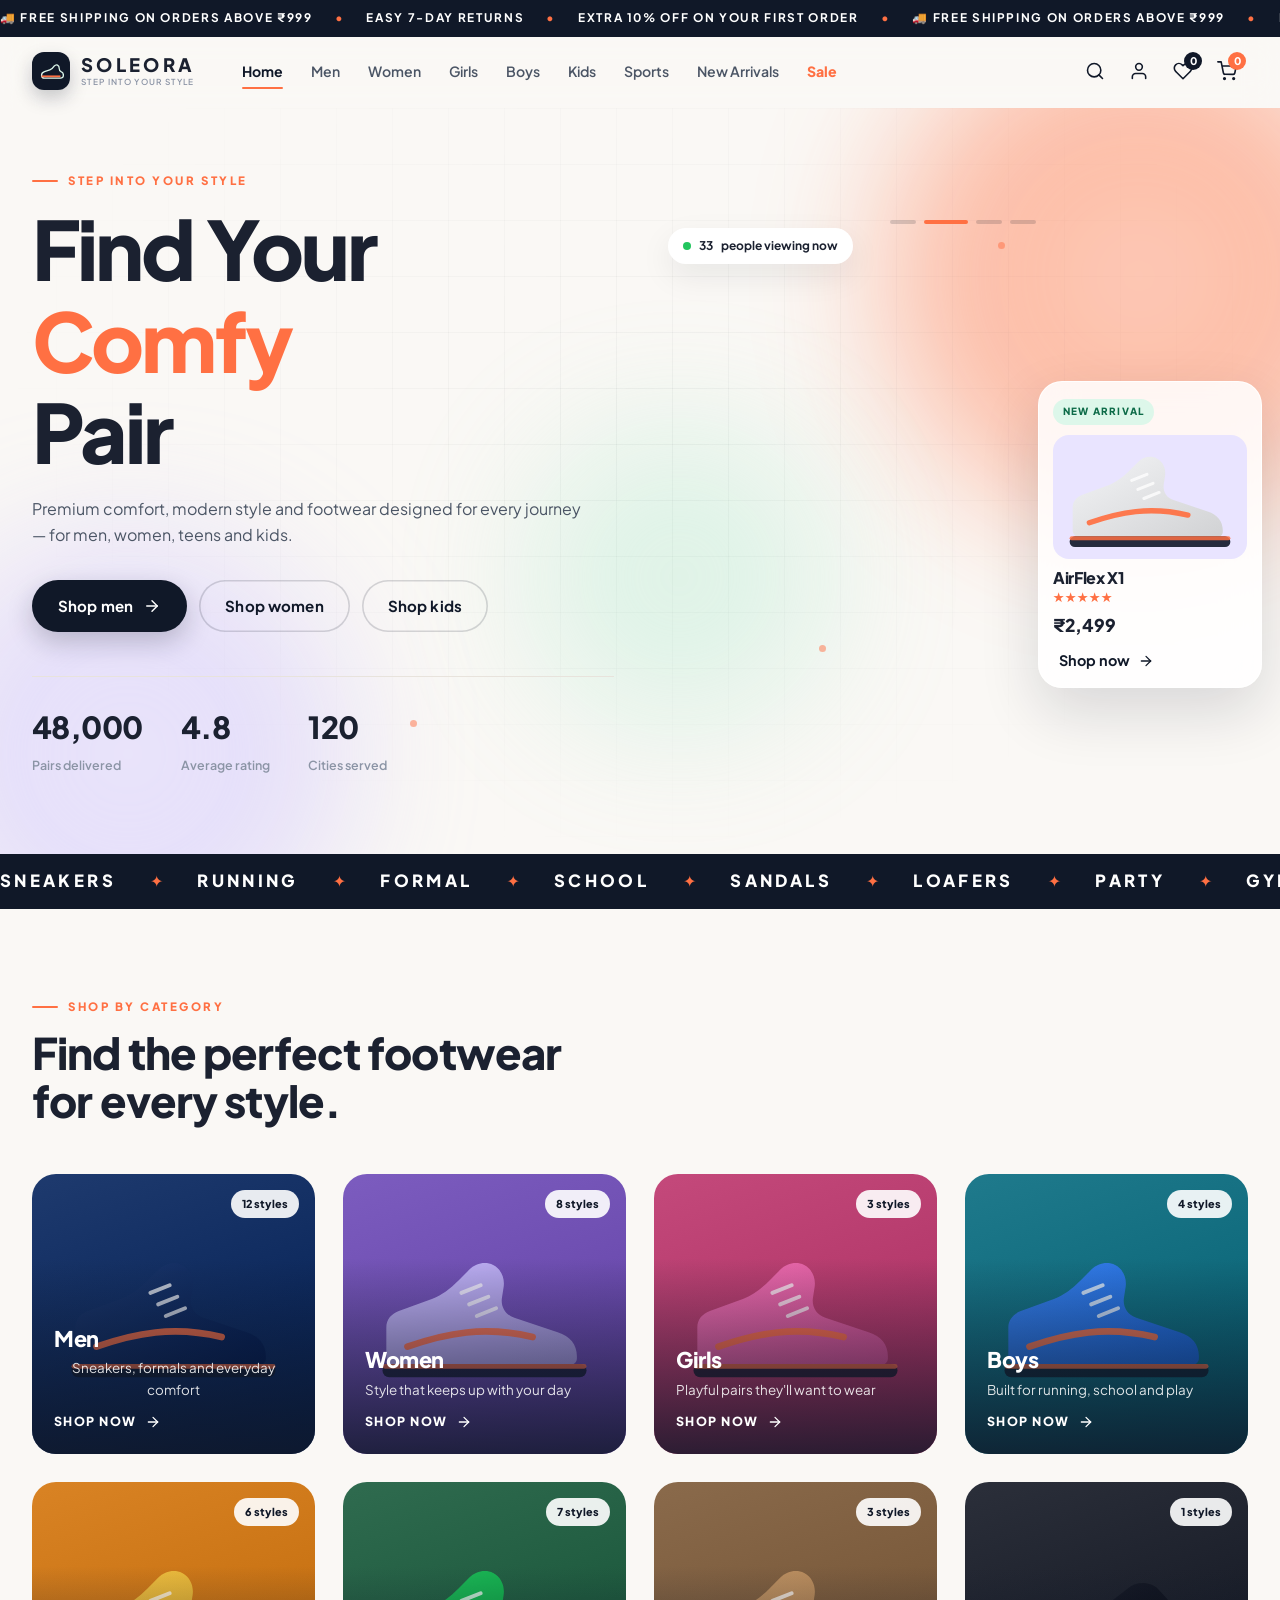
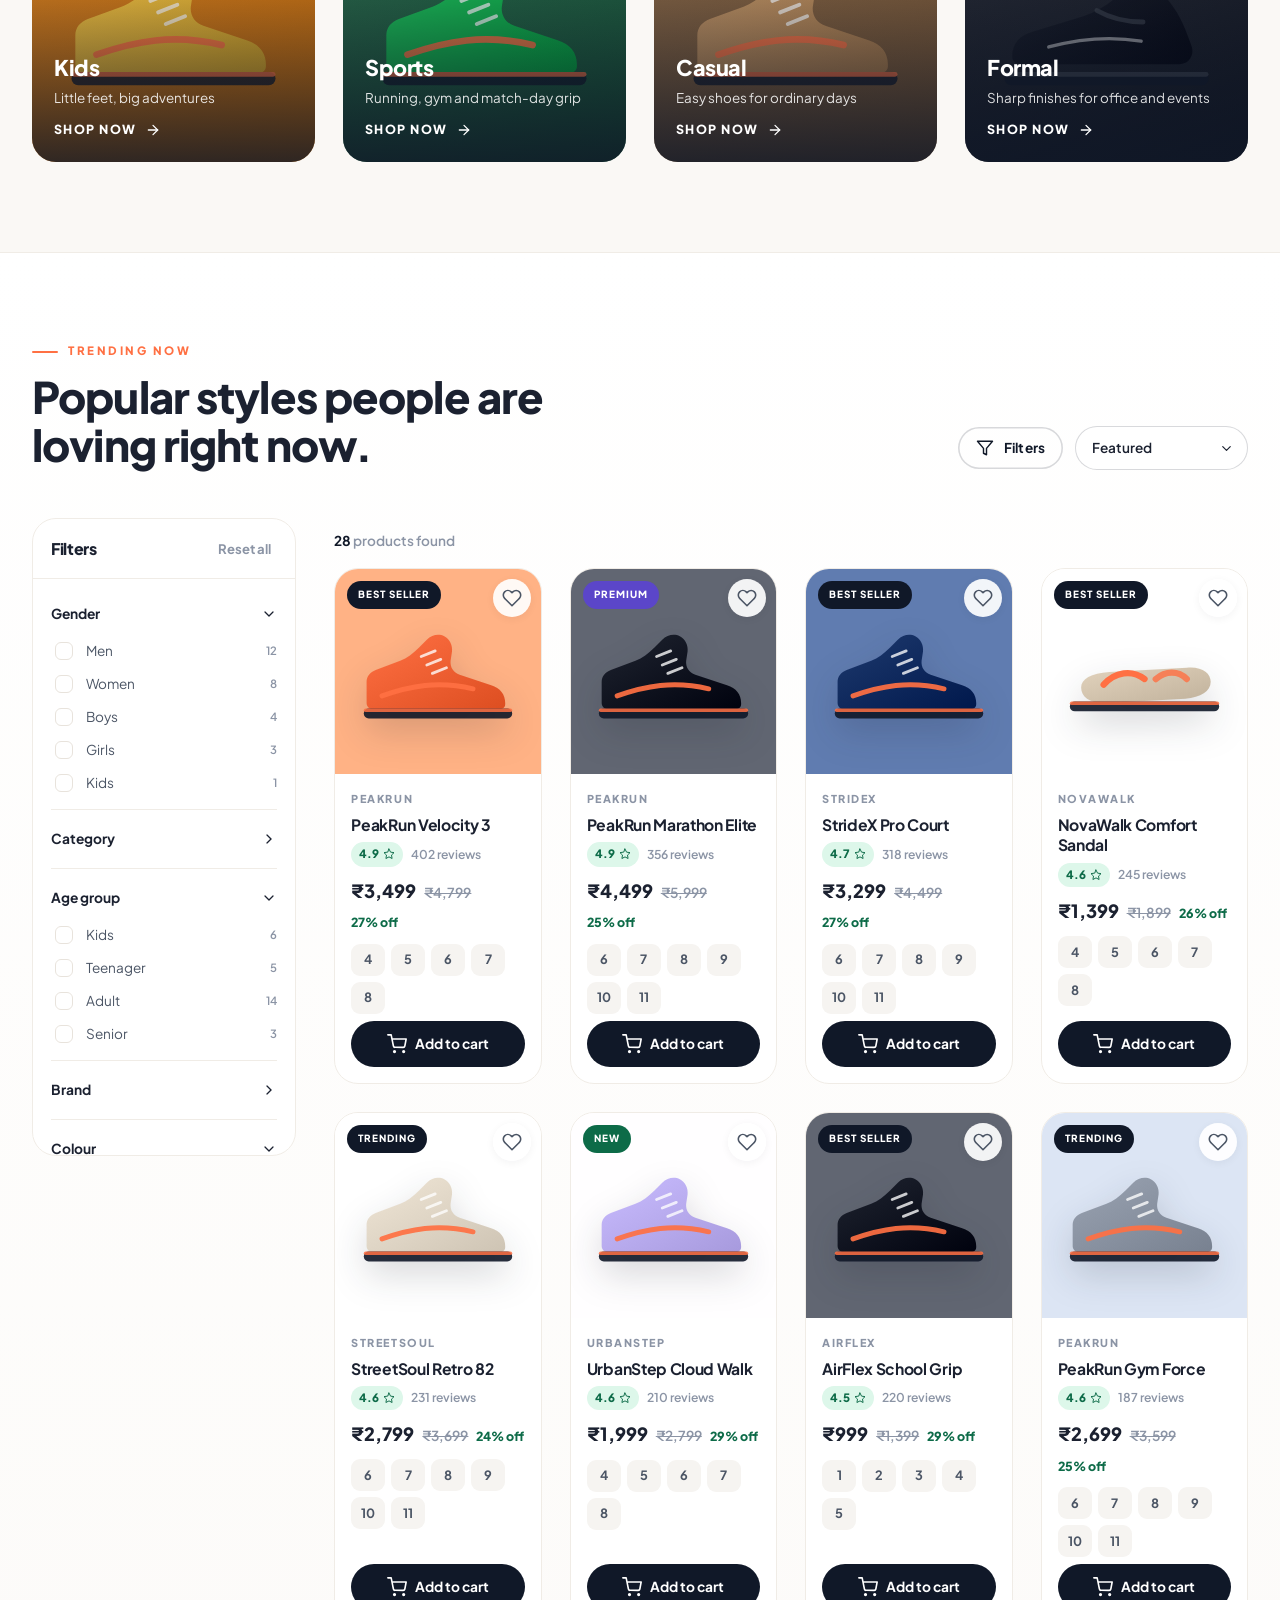
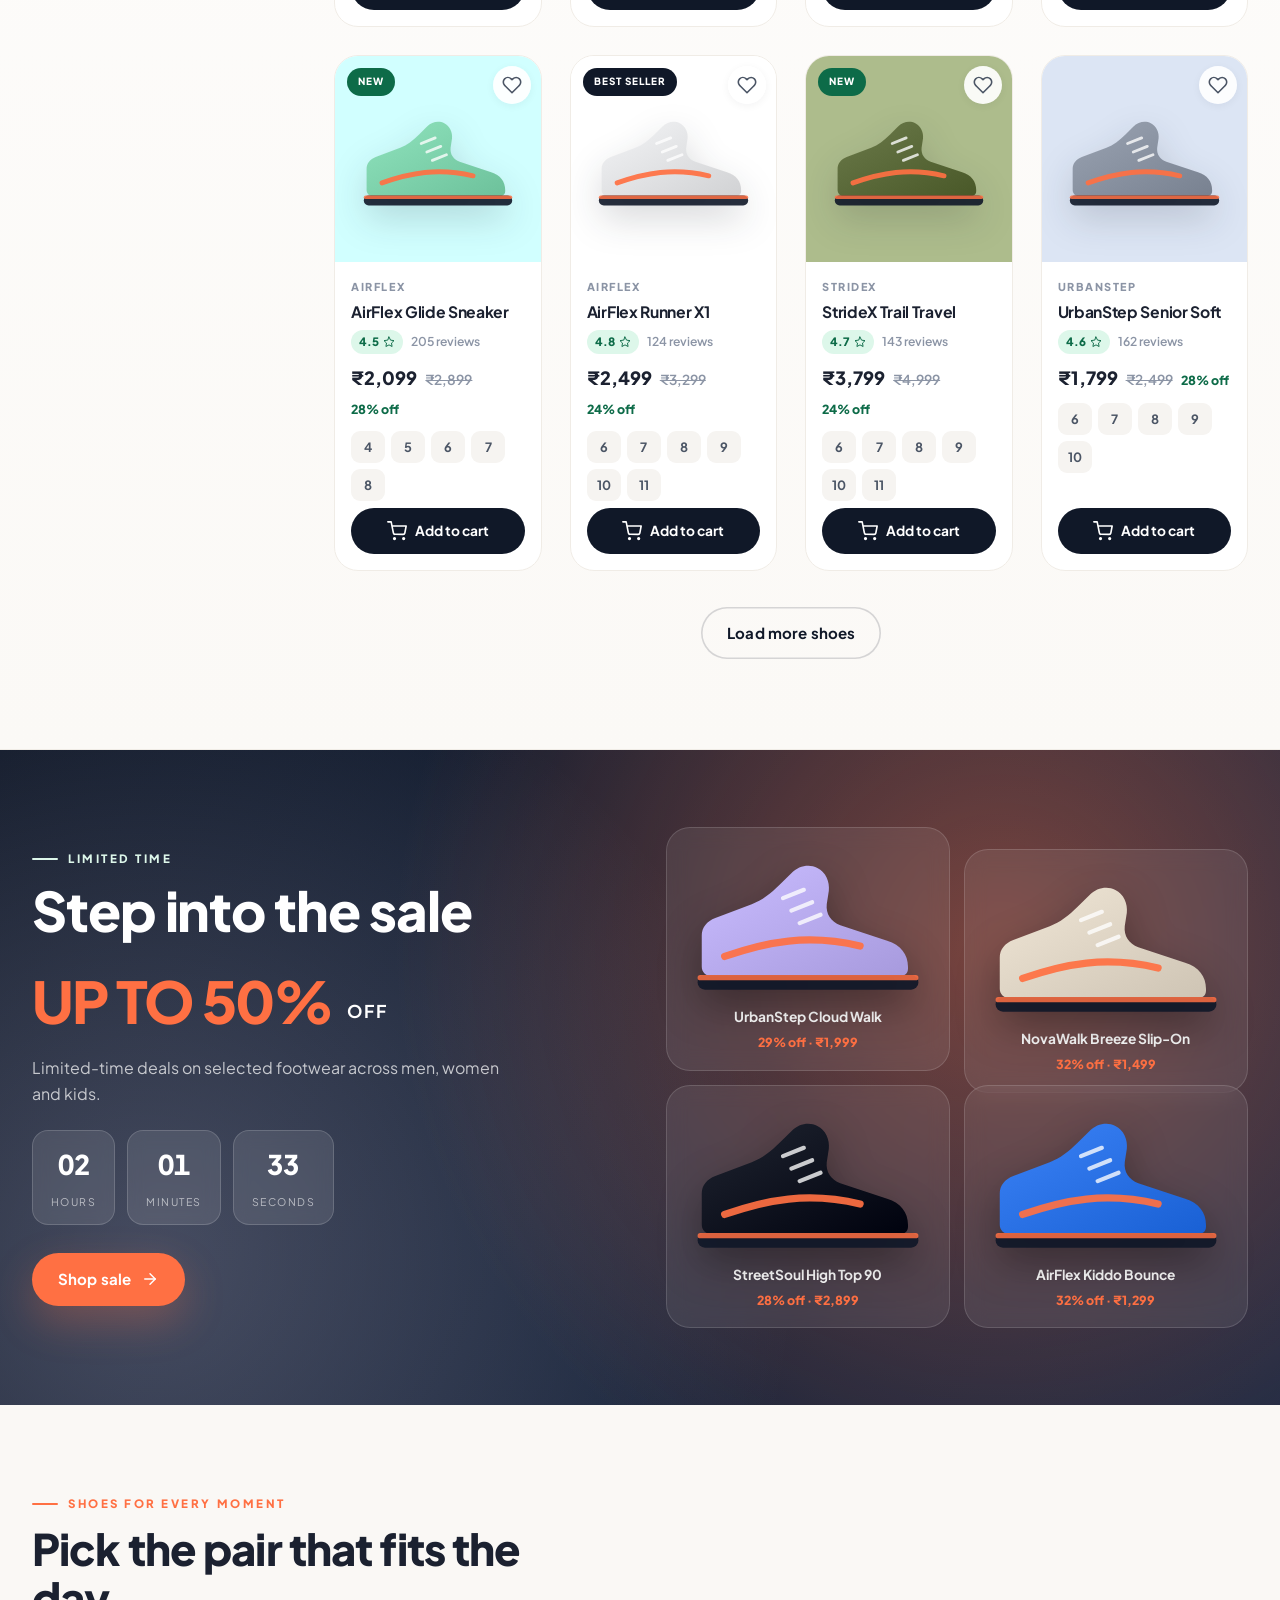
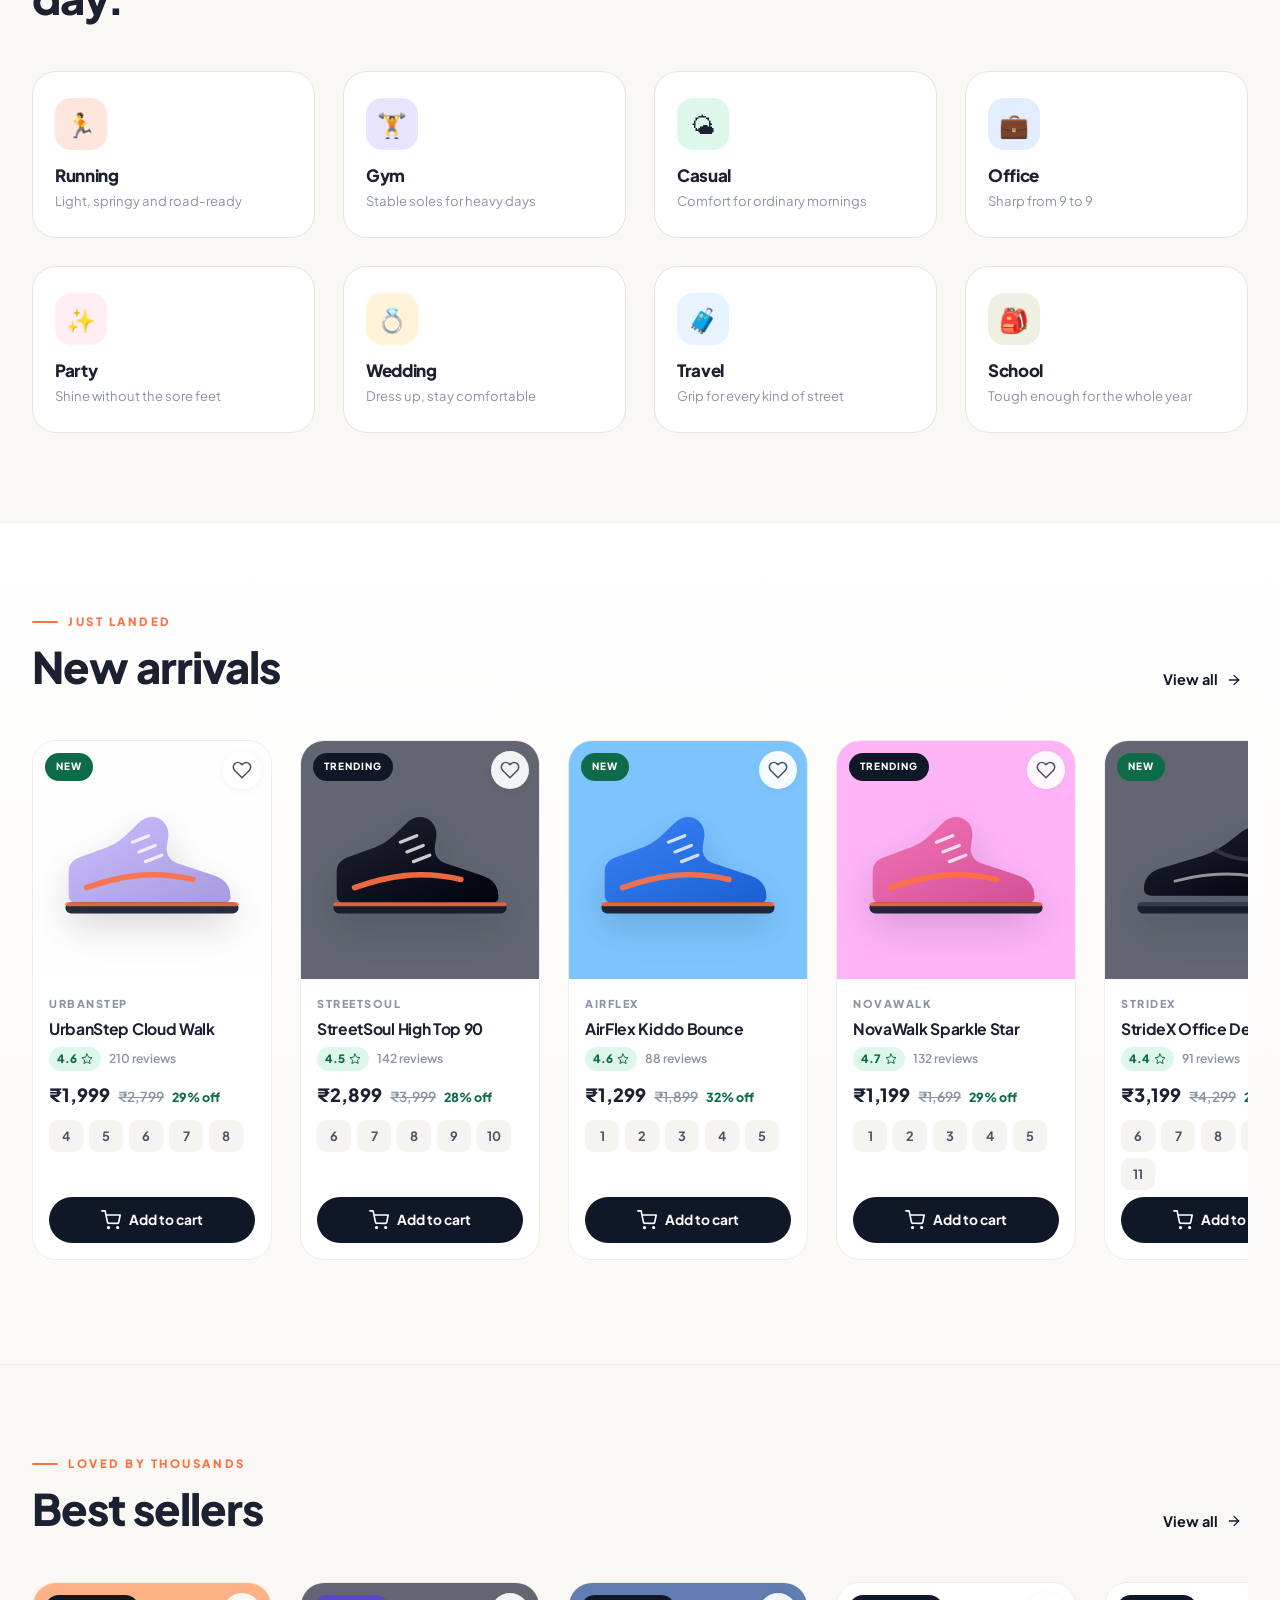
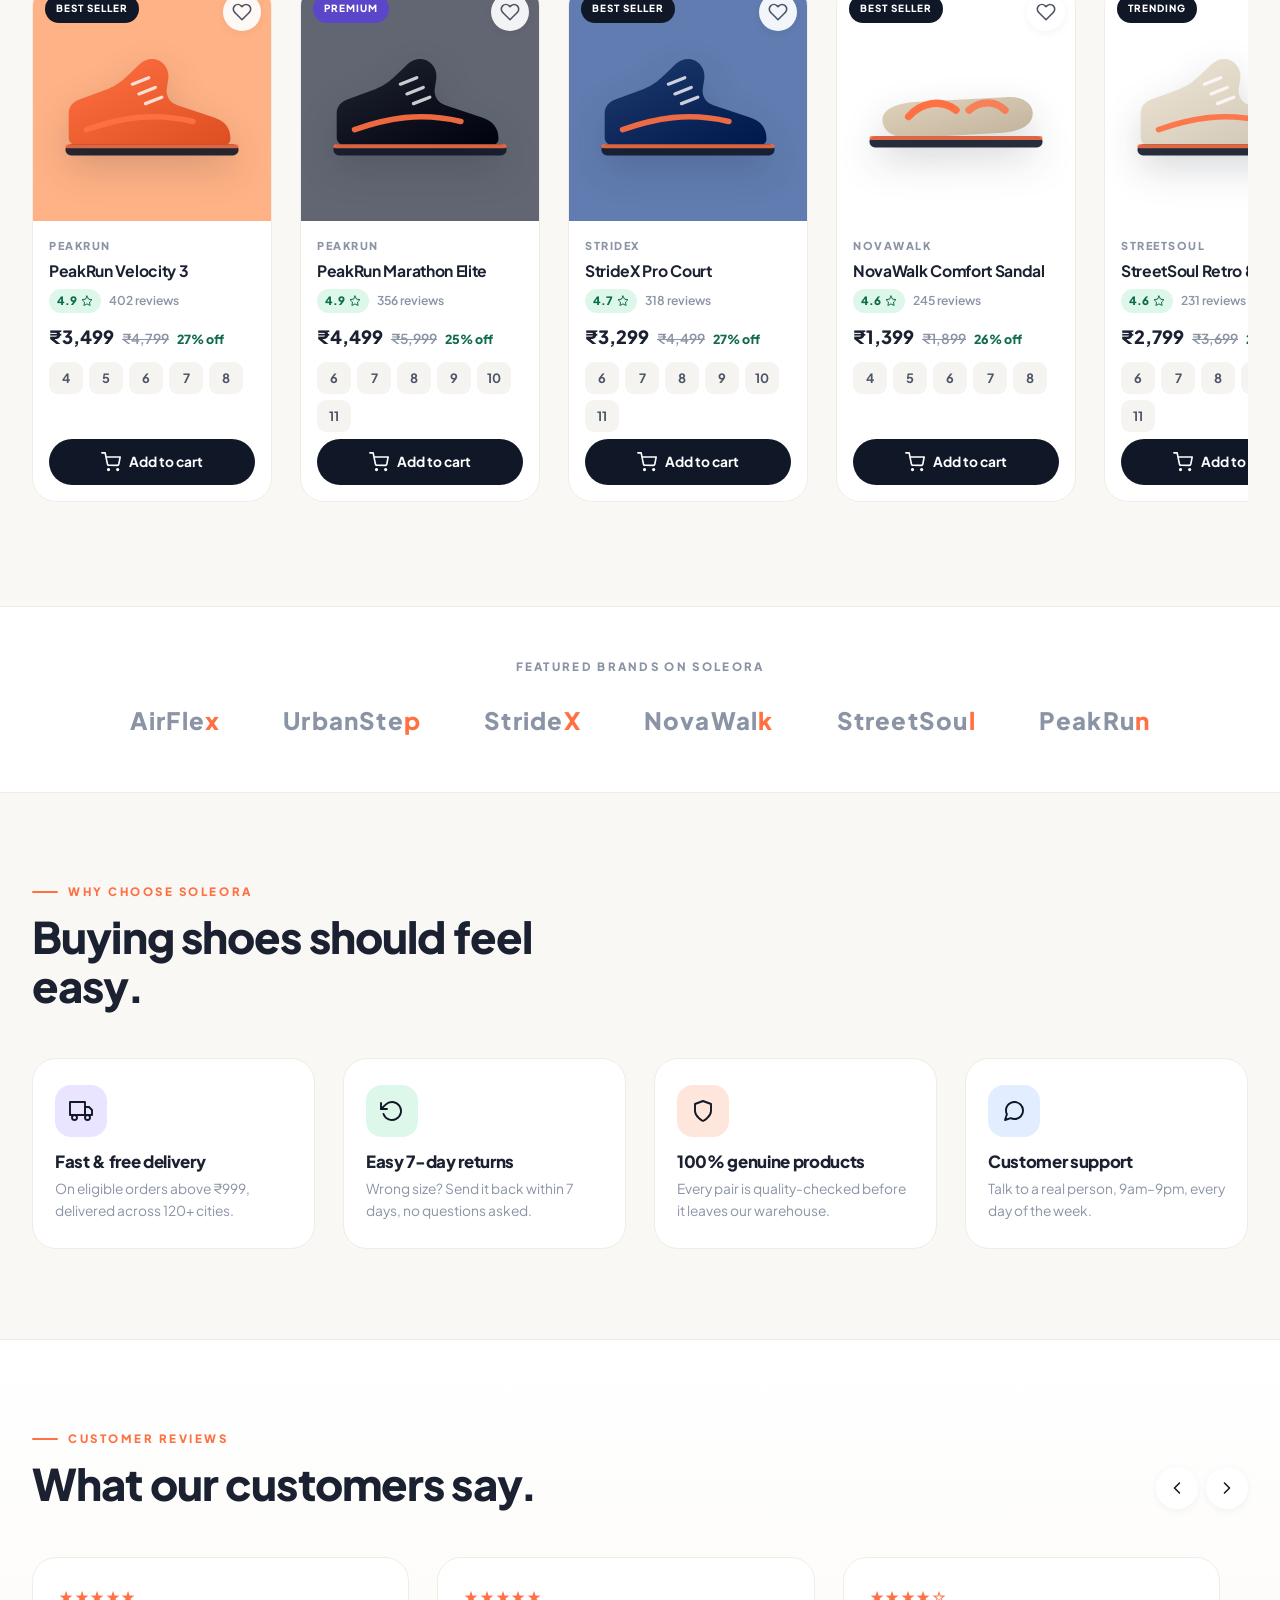
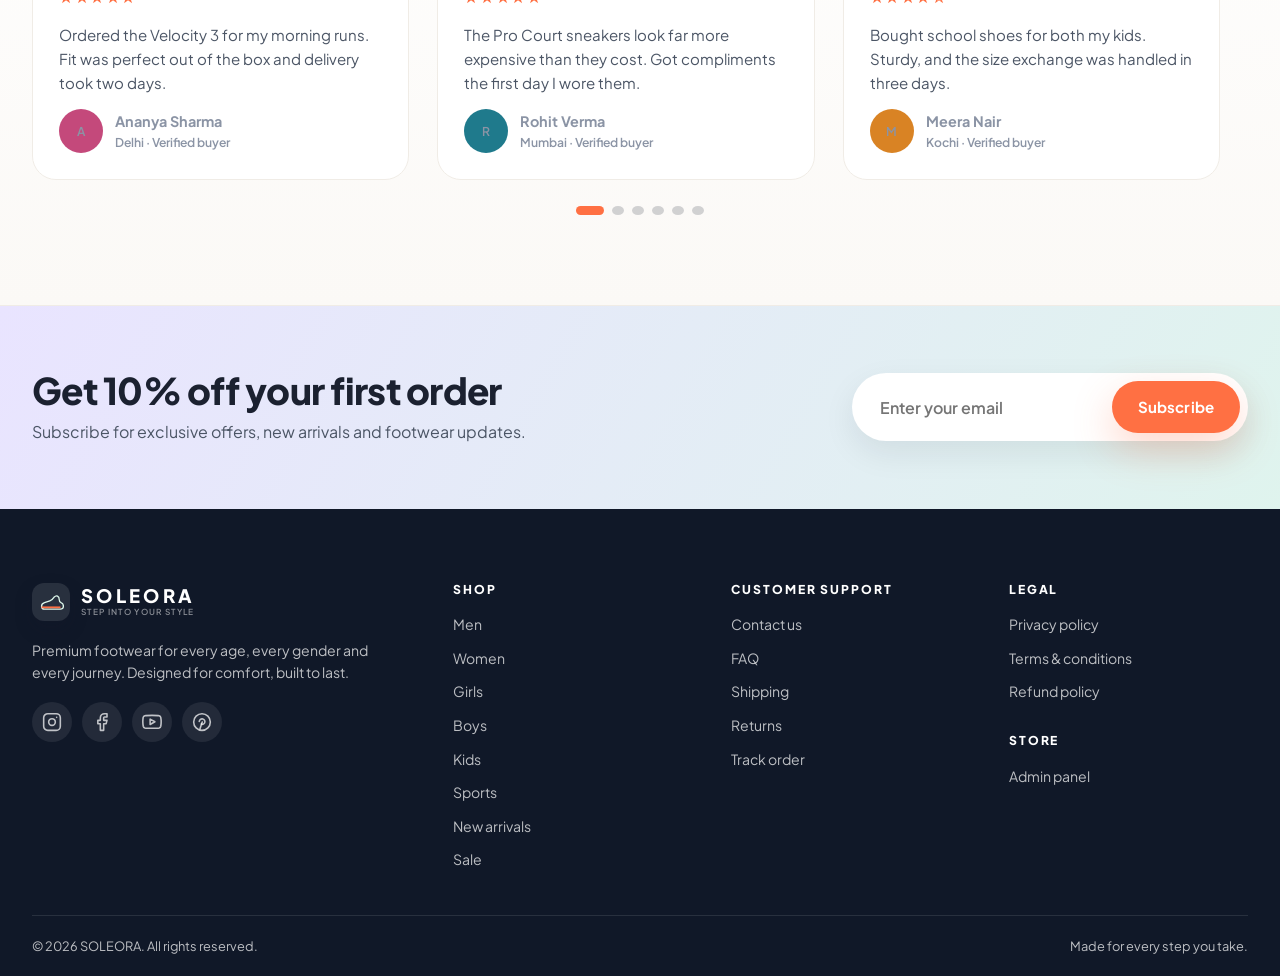
==== index.html @ 422d0aa5 "Add files via upload" ====
<!DOCTYPE html>
<html lang="en">
<head>
<meta charset="UTF-8" />
<meta name="viewport" content="width=device-width, initial-scale=1" />
<meta name="description" content="SOLEORA — premium footwear for men, women, kids and teens. Sneakers, running, formal, school and party shoes." />
<meta name="theme-color" content="#101828" />
<title>SOLEORA — Step Into Your Style</title>
<link rel="preconnect" href="https://fonts.googleapis.com" />
<link rel="preconnect" href="https://fonts.gstatic.com" crossorigin />
<link href="https://fonts.googleapis.com/css2?family=Plus+Jakarta+Sans:wght@400;500;600;700;800&display=swap" rel="stylesheet" />
<link rel="stylesheet" href="style.css" />
</head>
<body>

<!-- ============ ICON SPRITE ============ -->
<svg class="sprite" aria-hidden="true" focusable="false" xmlns="http://www.w3.org/2000/svg">
  <defs>
    <g id="i-search"><circle cx="11" cy="11" r="8"/><line x1="21" y1="21" x2="16.65" y2="16.65"/></g>
    <g id="i-user"><path d="M20 21v-2a4 4 0 0 0-4-4H8a4 4 0 0 0-4 4v2"/><circle cx="12" cy="7" r="4"/></g>
    <g id="i-heart"><path d="M20.84 4.61a5.5 5.5 0 0 0-7.78 0L12 5.67l-1.06-1.06a5.5 5.5 0 1 0-7.78 7.78l1.06 1.06L12 21.23l7.78-7.78 1.06-1.06a5.5 5.5 0 0 0 0-7.78z"/></g>
    <g id="i-cart"><circle cx="9" cy="21" r="1"/><circle cx="20" cy="21" r="1"/><path d="M1 1h4l2.68 13.39a2 2 0 0 0 2 1.61h9.72a2 2 0 0 0 2-1.61L23 6H6"/></g>
    <g id="i-menu"><line x1="3" y1="6" x2="21" y2="6"/><line x1="3" y1="12" x2="21" y2="12"/><line x1="3" y1="18" x2="21" y2="18"/></g>
    <g id="i-close"><line x1="18" y1="6" x2="6" y2="18"/><line x1="6" y1="6" x2="18" y2="18"/></g>
    <g id="i-star"><polygon points="12 2 15.09 8.26 22 9.27 17 14.14 18.18 21.02 12 17.77 5.82 21.02 7 14.14 2 9.27 8.91 8.26"/></g>
    <g id="i-filter"><polygon points="22 3 2 3 10 12.46 10 19 14 21 14 12.46 22 3"/></g>
    <g id="i-left"><polyline points="15 18 9 12 15 6"/></g>
    <g id="i-right"><polyline points="9 18 15 12 9 6"/></g>
    <g id="i-down"><polyline points="6 9 12 15 18 9"/></g>
    <g id="i-arrow"><line x1="5" y1="12" x2="19" y2="12"/><polyline points="12 5 19 12 12 19"/></g>
    <g id="i-truck"><rect x="1" y="3" width="15" height="13"/><polygon points="16 8 20 8 23 11 23 16 16 16 16 8"/><circle cx="5.5" cy="18.5" r="2.5"/><circle cx="18.5" cy="18.5" r="2.5"/></g>
    <g id="i-shield"><path d="M12 22s8-4 8-10V5l-8-3-8 3v7c0 6 8 10 8 10z"/></g>
    <g id="i-return"><polyline points="1 4 1 10 7 10"/><path d="M3.51 15a9 9 0 1 0 2.13-9.36L1 10"/></g>
    <g id="i-chat"><path d="M21 11.5a8.38 8.38 0 0 1-.9 3.8 8.5 8.5 0 0 1-7.6 4.7 8.38 8.38 0 0 1-3.8-.9L3 21l1.9-5.7a8.38 8.38 0 0 1-.9-3.8 8.5 8.5 0 0 1 4.7-7.6 8.38 8.38 0 0 1 3.8-.9h.5a8.48 8.48 0 0 1 8 8v.5z"/></g>
    <g id="i-instagram"><rect x="2" y="2" width="20" height="20" rx="5"/><circle cx="12" cy="12" r="4"/><line x1="17.6" y1="6.4" x2="17.61" y2="6.4"/></g>
    <g id="i-facebook"><path d="M18 2h-3a5 5 0 0 0-5 5v3H7v4h3v8h4v-8h3l1-4h-4V7a1 1 0 0 1 1-1h3z"/></g>
    <g id="i-youtube"><path d="M22.5 6.4a2.8 2.8 0 0 0-1.9-2C18.9 4 12 4 12 4s-6.9 0-8.6.4a2.8 2.8 0 0 0-2 2A29 29 0 0 0 1 11.8a29 29 0 0 0 .5 5.3 2.8 2.8 0 0 0 1.9 2c1.7.4 8.6.4 8.6.4s6.9 0 8.6-.4a2.8 2.8 0 0 0 1.9-2 29 29 0 0 0 .5-5.3 29 29 0 0 0-.5-5.4z"/><polygon points="9.75 15.02 15.5 11.75 9.75 8.48"/></g>
    <g id="i-pinterest"><circle cx="12" cy="12" r="10"/><path d="M9.6 20.2 12.3 12"/><path d="M8.7 11.4a3.4 3.4 0 1 1 6.4 1.8c-.9 1.7-2.7 2.1-3.9 1.1"/></g>
    <g id="i-plus"><line x1="12" y1="5" x2="12" y2="19"/><line x1="5" y1="12" x2="19" y2="12"/></g>
    <g id="i-minus"><line x1="5" y1="12" x2="19" y2="12"/></g>
    <g id="i-trash"><polyline points="3 6 5 6 21 6"/><path d="M19 6v14a2 2 0 0 1-2 2H7a2 2 0 0 1-2-2V6m3 0V4a2 2 0 0 1 2-2h4a2 2 0 0 1 2 2v2"/></g>
    <g id="i-check"><polyline points="20 6 9 17 4 12"/></g>
    <g id="i-eye"><path d="M1 12s4-7 11-7 11 7 11 7-4 7-11 7-11-7-11-7z"/><circle cx="12" cy="12" r="3"/></g>
    <g id="i-bolt"><polygon points="13 2 3 14 12 14 11 22 21 10 12 10 13 2"/></g>
  </defs>
  <symbol id="s-search" viewBox="0 0 24 24"><use href="#i-search"/></symbol>
  <symbol id="s-user" viewBox="0 0 24 24"><use href="#i-user"/></symbol>
  <symbol id="s-heart" viewBox="0 0 24 24"><use href="#i-heart"/></symbol>
  <symbol id="s-cart" viewBox="0 0 24 24"><use href="#i-cart"/></symbol>
  <symbol id="s-menu" viewBox="0 0 24 24"><use href="#i-menu"/></symbol>
  <symbol id="s-close" viewBox="0 0 24 24"><use href="#i-close"/></symbol>
  <symbol id="s-star" viewBox="0 0 24 24"><use href="#i-star"/></symbol>
  <symbol id="s-filter" viewBox="0 0 24 24"><use href="#i-filter"/></symbol>
  <symbol id="s-left" viewBox="0 0 24 24"><use href="#i-left"/></symbol>
  <symbol id="s-right" viewBox="0 0 24 24"><use href="#i-right"/></symbol>
  <symbol id="s-down" viewBox="0 0 24 24"><use href="#i-down"/></symbol>
  <symbol id="s-arrow" viewBox="0 0 24 24"><use href="#i-arrow"/></symbol>
  <symbol id="s-truck" viewBox="0 0 24 24"><use href="#i-truck"/></symbol>
  <symbol id="s-shield" viewBox="0 0 24 24"><use href="#i-shield"/></symbol>
  <symbol id="s-return" viewBox="0 0 24 24"><use href="#i-return"/></symbol>
  <symbol id="s-chat" viewBox="0 0 24 24"><use href="#i-chat"/></symbol>
  <symbol id="s-instagram" viewBox="0 0 24 24"><use href="#i-instagram"/></symbol>
  <symbol id="s-facebook" viewBox="0 0 24 24"><use href="#i-facebook"/></symbol>
  <symbol id="s-youtube" viewBox="0 0 24 24"><use href="#i-youtube"/></symbol>
  <symbol id="s-pinterest" viewBox="0 0 24 24"><use href="#i-pinterest"/></symbol>
  <symbol id="s-plus" viewBox="0 0 24 24"><use href="#i-plus"/></symbol>
  <symbol id="s-minus" viewBox="0 0 24 24"><use href="#i-minus"/></symbol>
  <symbol id="s-trash" viewBox="0 0 24 24"><use href="#i-trash"/></symbol>
  <symbol id="s-check" viewBox="0 0 24 24"><use href="#i-check"/></symbol>
  <symbol id="s-eye" viewBox="0 0 24 24"><use href="#i-eye"/></symbol>
  <symbol id="s-bolt" viewBox="0 0 24 24"><use href="#i-bolt"/></symbol>
</svg>

<a class="skip-link" href="#main">Skip to content</a>

<!-- ============ ANNOUNCEMENT BAR ============ -->
<div class="announce" id="announce">
  <div class="announce__track" aria-live="off">
    <span>🚚 FREE SHIPPING ON ORDERS ABOVE ₹999</span><span class="dot">•</span>
    <span>EASY 7-DAY RETURNS</span><span class="dot">•</span>
    <span>EXTRA 10% OFF ON YOUR FIRST ORDER</span><span class="dot">•</span>
    <span>🚚 FREE SHIPPING ON ORDERS ABOVE ₹999</span><span class="dot">•</span>
    <span>EASY 7-DAY RETURNS</span><span class="dot">•</span>
    <span>EXTRA 10% OFF ON YOUR FIRST ORDER</span><span class="dot">•</span>
  </div>
</div>

<!-- ============ HEADER ============ -->
<header class="header" id="header">
  <div class="container header__inner">
    <button class="icon-btn header__burger" id="burgerBtn" aria-label="Open menu" aria-expanded="false" aria-controls="mobileMenu">
      <svg class="ico"><use href="#s-menu"/></svg>
    </button>

    <a href="#top" class="logo" aria-label="SOLEORA home">
      <span class="logo__mark" aria-hidden="true">
        <svg viewBox="0 0 44 44"><path d="M6 29c0-3 2-5 5-6l9-3c3-1 5-3 7-6 2-2 4-3 6-2s3 3 3 6c0 2 1 4 3 5 3 1 4 3 4 6 0 3-2 5-5 5H11c-3 0-5-2-5-5z"/><path class="logo__sole" d="M6 31h32"/></svg>
      </span>
      <span class="logo__text">SOLEORA<em>Step Into Your Style</em></span>
    </a>

    <nav class="nav" id="desktopNav" aria-label="Main">
      <a href="#top" class="nav__link is-active" data-nav="all">Home</a>
      <a href="#shop" class="nav__link" data-nav="Men">Men</a>
      <a href="#shop" class="nav__link" data-nav="Women">Women</a>
      <a href="#shop" class="nav__link" data-nav="Girls">Girls</a>
      <a href="#shop" class="nav__link" data-nav="Boys">Boys</a>
      <a href="#shop" class="nav__link" data-nav="Kids">Kids</a>
      <a href="#shop" class="nav__link" data-nav="Sports">Sports</a>
      <a href="#new-arrivals" class="nav__link">New Arrivals</a>
      <a href="#shop" class="nav__link nav__link--sale" data-nav="Sale">Sale</a>
    </nav>

    <div class="header__actions">
      <button class="icon-btn" id="searchBtn" aria-label="Search shoes"><svg class="ico"><use href="#s-search"/></svg></button>
      <button class="icon-btn header__account" id="accountBtn" aria-label="Account"><svg class="ico"><use href="#s-user"/></svg></button>
      <button class="icon-btn" id="wishlistBtn" aria-label="Open wishlist">
        <svg class="ico"><use href="#s-heart"/></svg>
        <span class="badge-count" id="wishCount">0</span>
      </button>
      <button class="icon-btn" id="cartBtn" aria-label="Open cart">
        <svg class="ico"><use href="#s-cart"/></svg>
        <span class="badge-count badge-count--accent" id="cartCount">0</span>
      </button>
    </div>
  </div>
  <div class="header__progress" id="scrollProgress"></div>
</header>

<!-- ============ MOBILE MENU ============ -->
<div class="scrim" id="scrim" hidden></div>
<aside class="drawer drawer--left" id="mobileMenu" role="dialog" aria-modal="true" aria-label="Menu" hidden>
  <div class="drawer__head">
    <span class="drawer__title">Menu</span>
    <button class="icon-btn" data-close="mobileMenu" aria-label="Close menu"><svg class="ico"><use href="#s-close"/></svg></button>
  </div>
  <nav class="mnav" aria-label="Mobile">
    <a href="#top" data-nav="all">Home</a>
    <a href="#shop" data-nav="Men">Men</a>
    <a href="#shop" data-nav="Women">Women</a>
    <a href="#shop" data-nav="Girls">Girls</a>
    <a href="#shop" data-nav="Boys">Boys</a>
    <a href="#shop" data-nav="Kids">Kids</a>
    <a href="#shop" data-nav="Sports">Sports</a>
    <a href="#new-arrivals">New Arrivals</a>
    <a href="#shop" data-nav="Sale" class="is-sale">Sale</a>
  </nav>
  <div class="mnav__foot">
    <button class="btn btn--ghost btn--block" id="mWishlist"><svg class="ico"><use href="#s-heart"/></svg> Wishlist</button>
    <a class="btn btn--dark btn--block" href="admin.html">Admin panel</a>
  </div>
</aside>

<!-- ============ SEARCH OVERLAY ============ -->
<div class="searchbar" id="searchBar" hidden>
  <div class="container searchbar__inner">
    <svg class="ico"><use href="#s-search"/></svg>
    <input type="search" id="searchInput" placeholder="Search: running, black, kids, PeakRun, sandals…" aria-label="Search products" />
    <button class="icon-btn" id="searchClose" aria-label="Close search"><svg class="ico"><use href="#s-close"/></svg></button>
  </div>
</div>

<main id="main">
<span id="top"></span>

<!-- ============ HERO ============ -->
<section class="hero reveal-root">
  <div class="hero__bg" aria-hidden="true">
    <span class="blob blob--coral"></span>
    <span class="blob blob--lav"></span>
    <span class="blob blob--mint"></span>
    <span class="grid-lines"></span>
    <span class="spark" style="--x:12%;--y:30%;--d:0s"></span>
    <span class="spark" style="--x:78%;--y:18%;--d:1.4s"></span>
    <span class="spark" style="--x:64%;--y:72%;--d:2.6s"></span>
    <span class="spark" style="--x:32%;--y:82%;--d:3.4s"></span>
  </div>

  <div class="container hero__inner">
    <div class="hero__copy">
      <p class="eyebrow reveal">Step Into Your Style</p>
      <h1 class="hero__title reveal">
        Find Your <span class="rotator" id="rotator"><span class="rotator__word">Perfect</span></span><br />Pair
      </h1>
      <p class="hero__desc reveal">Premium comfort, modern style and footwear designed for every journey — for men, women, teens and kids.</p>
      <div class="hero__cta reveal">
        <button class="btn btn--dark" data-shop="Men">Shop men <svg class="ico"><use href="#s-arrow"/></svg></button>
        <button class="btn btn--outline" data-shop="Women">Shop women</button>
        <button class="btn btn--outline" data-shop="Kids">Shop kids</button>
      </div>
      <ul class="hero__stats reveal">
        <li><b class="counter" data-count="48000">0</b><span>Pairs delivered</span></li>
        <li><b class="counter" data-count="4.8" data-decimal="1">0</b><span>Average rating</span></li>
        <li><b class="counter" data-count="120">0</b><span>Cities served</span></li>
      </ul>
    </div>

    <div class="hero__stage reveal">
      <div class="showcase" id="showcase">
        <!-- injected by JS -->
      </div>
      <div class="showcase__dots" id="showcaseDots" role="tablist" aria-label="Featured looks"></div>

      <article class="floatcard" id="floatCard">
        <span class="floatcard__tag">New arrival</span>
        <div class="floatcard__img"><img id="floatImg" alt="AirFlex X1 sneaker" /></div>
        <div class="floatcard__body">
          <h3>AirFlex X1</h3>
          <div class="stars" aria-label="Rated 5 out of 5">★★★★★</div>
          <p class="floatcard__price">₹2,499</p>
          <button class="linkbtn" data-shop="all">Shop now <svg class="ico"><use href="#s-arrow"/></svg></button>
        </div>
      </article>

      <div class="livepill" aria-hidden="true"><span class="livedot"></span><b id="liveViewers">36</b> people viewing now</div>
    </div>
  </div>
</section>

<!-- ============ MARQUEE ============ -->
<div class="strip" aria-hidden="true">
  <div class="strip__track">
    <span>SNEAKERS</span><i>✦</i><span>RUNNING</span><i>✦</i><span>FORMAL</span><i>✦</i><span>SCHOOL</span><i>✦</i><span>SANDALS</span><i>✦</i><span>LOAFERS</span><i>✦</i><span>PARTY</span><i>✦</i><span>GYM</span><i>✦</i>
    <span>SNEAKERS</span><i>✦</i><span>RUNNING</span><i>✦</i><span>FORMAL</span><i>✦</i><span>SCHOOL</span><i>✦</i><span>SANDALS</span><i>✦</i><span>LOAFERS</span><i>✦</i><span>PARTY</span><i>✦</i><span>GYM</span><i>✦</i>
  </div>
</div>

<!-- ============ CATEGORIES ============ -->
<section class="section" id="categories">
  <div class="container">
    <header class="sec-head reveal">
      <div>
        <p class="eyebrow">Shop by category</p>
        <h2 class="sec-title">Find the perfect footwear for every style.</h2>
      </div>
    </header>
    <div class="cat-grid" id="catGrid"></div>
  </div>
</section>

<!-- ============ SHOP / TRENDING ============ -->
<section class="section section--soft" id="shop">
  <div class="container">
    <header class="sec-head reveal">
      <div>
        <p class="eyebrow">Trending now</p>
        <h2 class="sec-title">Popular styles people are loving right now.</h2>
      </div>
      <div class="sec-head__tools">
        <button class="btn btn--outline btn--sm" id="openFilters"><svg class="ico"><use href="#s-filter"/></svg> Filters</button>
        <div class="select">
          <select id="sortSelect" aria-label="Sort products">
            <option value="featured">Featured</option>
            <option value="newest">Newest</option>
            <option value="price-asc">Price: Low to High</option>
            <option value="price-desc">Price: High to Low</option>
            <option value="rating">Best rated</option>
            <option value="popular">Most popular</option>
          </select>
          <svg class="ico"><use href="#s-down"/></svg>
        </div>
      </div>
    </header>

    <div class="shop">
      <!-- FILTER SIDEBAR -->
      <aside class="filters" id="filters" aria-label="Product filters">
        <div class="filters__head">
          <h3>Filters</h3>
          <button class="linkbtn linkbtn--muted" id="resetFilters">Reset all</button>
          <button class="icon-btn filters__close" data-close="filters" aria-label="Close filters"><svg class="ico"><use href="#s-close"/></svg></button>
        </div>
        <div class="filters__body" id="filtersBody"></div>
        <div class="filters__foot">
          <button class="btn btn--dark btn--block" data-close="filters">Show <span id="filterResultCount">0</span> results</button>
        </div>
      </aside>

      <div class="shop__main">
        <div class="chips" id="activeChips"></div>
        <p class="result-line"><b id="resultCount">0</b> products found</p>
        <div class="grid" id="productGrid"></div>
        <div class="empty" id="emptyState" hidden>
          <div class="empty__icon">👟</div>
          <h3>No shoes found</h3>
          <p>Try another search or change your filters.</p>
          <button class="btn btn--dark" id="emptyReset">Reset filters</button>
        </div>
        <div class="loadmore">
          <button class="btn btn--outline" id="loadMore">Load more shoes</button>
        </div>
      </div>
    </div>
  </div>
</section>

<!-- ============ SALE BANNER ============ -->
<section class="sale reveal">
  <div class="sale__bg" aria-hidden="true"></div>
  <div class="container sale__inner">
    <div class="sale__copy">
      <p class="eyebrow eyebrow--light">Limited time</p>
      <h2 class="sale__title">Step into the sale</h2>
      <p class="sale__off"><span class="sale__num">UP TO 50%</span> OFF</p>
      <p class="sale__desc">Limited-time deals on selected footwear across men, women and kids.</p>
      <div class="countdown" id="countdown" aria-label="Offer ends in">
        <div><b id="cdH">00</b><span>Hours</span></div>
        <div><b id="cdM">00</b><span>Minutes</span></div>
        <div><b id="cdS">00</b><span>Seconds</span></div>
      </div>
      <button class="btn btn--accent" data-shop="Sale">Shop sale <svg class="ico"><use href="#s-arrow"/></svg></button>
    </div>
    <div class="sale__visual" id="saleVisual"></div>
  </div>
</section>

<!-- ============ OCCASIONS ============ -->
<section class="section" id="occasions">
  <div class="container">
    <header class="sec-head reveal">
      <div>
        <p class="eyebrow">Shoes for every moment</p>
        <h2 class="sec-title">Pick the pair that fits the day.</h2>
      </div>
    </header>
    <div class="occ-grid" id="occGrid"></div>
  </div>
</section>

<!-- ============ NEW ARRIVALS ============ -->
<section class="section section--soft" id="new-arrivals">
  <div class="container">
    <header class="sec-head reveal">
      <div>
        <p class="eyebrow">Just landed</p>
        <h2 class="sec-title">New arrivals</h2>
      </div>
      <button class="linkbtn" data-shop="all">View all <svg class="ico"><use href="#s-arrow"/></svg></button>
    </header>
    <div class="rail" id="newRail"></div>
  </div>
</section>

<!-- ============ BEST SELLERS ============ -->
<section class="section" id="best-sellers">
  <div class="container">
    <header class="sec-head reveal">
      <div>
        <p class="eyebrow">Loved by thousands</p>
        <h2 class="sec-title">Best sellers</h2>
      </div>
      <button class="linkbtn" data-shop="all">View all <svg class="ico"><use href="#s-arrow"/></svg></button>
    </header>
    <div class="rail" id="bestRail"></div>
  </div>
</section>

<!-- ============ BRANDS ============ -->
<section class="brands reveal">
  <div class="container">
    <p class="brands__label">Featured brands on SOLEORA</p>
    <div class="brands__row" id="brandRow"></div>
  </div>
</section>

<!-- ============ WHY ============ -->
<section class="section" id="why">
  <div class="container">
    <header class="sec-head reveal">
      <div>
        <p class="eyebrow">Why choose SOLEORA</p>
        <h2 class="sec-title">Buying shoes should feel easy.</h2>
      </div>
    </header>
    <div class="why-grid">
      <article class="why-card reveal"><span class="why-card__ico"><svg class="ico"><use href="#s-truck"/></svg></span><h3>Fast &amp; free delivery</h3><p>On eligible orders above ₹999, delivered across 120+ cities.</p></article>
      <article class="why-card reveal"><span class="why-card__ico"><svg class="ico"><use href="#s-return"/></svg></span><h3>Easy 7-day returns</h3><p>Wrong size? Send it back within 7 days, no questions asked.</p></article>
      <article class="why-card reveal"><span class="why-card__ico"><svg class="ico"><use href="#s-shield"/></svg></span><h3>100% genuine products</h3><p>Every pair is quality-checked before it leaves our warehouse.</p></article>
      <article class="why-card reveal"><span class="why-card__ico"><svg class="ico"><use href="#s-chat"/></svg></span><h3>Customer support</h3><p>Talk to a real person, 9am–9pm, every day of the week.</p></article>
    </div>
  </div>
</section>

<!-- ============ REVIEWS ============ -->
<section class="section section--soft" id="reviews">
  <div class="container">
    <header class="sec-head reveal">
      <div>
        <p class="eyebrow">Customer reviews</p>
        <h2 class="sec-title">What our customers say.</h2>
      </div>
      <div class="slider-nav">
        <button class="icon-btn icon-btn--round" id="revPrev" aria-label="Previous review"><svg class="ico"><use href="#s-left"/></svg></button>
        <button class="icon-btn icon-btn--round" id="revNext" aria-label="Next review"><svg class="ico"><use href="#s-right"/></svg></button>
      </div>
    </header>
    <div class="slider" id="revSlider">
      <div class="slider__track" id="revTrack"></div>
    </div>
    <div class="slider__dots" id="revDots" role="tablist" aria-label="Reviews"></div>
  </div>
</section>

<!-- ============ NEWSLETTER ============ -->
<section class="news reveal">
  <div class="container news__inner">
    <div>
      <h2 class="news__title">Get 10% off your first order</h2>
      <p class="news__desc">Subscribe for exclusive offers, new arrivals and footwear updates.</p>
    </div>
    <form class="news__form" id="newsForm" novalidate>
      <label class="sr-only" for="newsEmail">Email address</label>
      <input type="email" id="newsEmail" placeholder="Enter your email" autocomplete="email" />
      <button class="btn btn--accent" type="submit">Subscribe</button>
    </form>
  </div>
</section>

</main>

<!-- ============ FOOTER ============ -->
<footer class="footer">
  <div class="container footer__grid">
    <div class="footer__brand">
      <span class="logo logo--footer">
        <span class="logo__mark" aria-hidden="true"><svg viewBox="0 0 44 44"><path d="M6 29c0-3 2-5 5-6l9-3c3-1 5-3 7-6 2-2 4-3 6-2s3 3 3 6c0 2 1 4 3 5 3 1 4 3 4 6 0 3-2 5-5 5H11c-3 0-5-2-5-5z"/><path class="logo__sole" d="M6 31h32"/></svg></span>
        <span class="logo__text">SOLEORA<em>Step Into Your Style</em></span>
      </span>
      <p class="footer__about">Premium footwear for every age, every gender and every journey. Designed for comfort, built to last.</p>
      <div class="socials">
        <a href="#" aria-label="Instagram"><svg class="ico"><use href="#s-instagram"/></svg></a>
        <a href="#" aria-label="Facebook"><svg class="ico"><use href="#s-facebook"/></svg></a>
        <a href="#" aria-label="YouTube"><svg class="ico"><use href="#s-youtube"/></svg></a>
        <a href="#" aria-label="Pinterest"><svg class="ico"><use href="#s-pinterest"/></svg></a>
      </div>
    </div>
    <div class="footer__col">
      <h4>Shop</h4>
      <a href="#shop" data-nav="Men">Men</a><a href="#shop" data-nav="Women">Women</a><a href="#shop" data-nav="Girls">Girls</a>
      <a href="#shop" data-nav="Boys">Boys</a><a href="#shop" data-nav="Kids">Kids</a><a href="#shop" data-nav="Sports">Sports</a>
      <a href="#new-arrivals">New arrivals</a><a href="#shop" data-nav="Sale">Sale</a>
    </div>
    <div class="footer__col">
      <h4>Customer support</h4>
      <a href="#">Contact us</a><a href="#">FAQ</a><a href="#">Shipping</a><a href="#">Returns</a><a href="#">Track order</a>
    </div>
    <div class="footer__col">
      <h4>Legal</h4>
      <a href="#">Privacy policy</a><a href="#">Terms &amp; conditions</a><a href="#">Refund policy</a>
      <h4 class="footer__col-gap">Store</h4>
      <a href="admin.html">Admin panel</a>
    </div>
  </div>
  <div class="container footer__bottom">
    <p>© 2026 SOLEORA. All rights reserved.</p>
    <p>Made for every step you take.</p>
  </div>
</footer>

<!-- ============ CART DRAWER ============ -->
<aside class="drawer drawer--right" id="cartDrawer" role="dialog" aria-modal="true" aria-label="Shopping cart" hidden>
  <div class="drawer__head">
    <span class="drawer__title">Your cart <b id="cartItemsLabel"></b></span>
    <button class="icon-btn" data-close="cartDrawer" aria-label="Close cart"><svg class="ico"><use href="#s-close"/></svg></button>
  </div>
  <div class="drawer__body" id="cartBody"></div>
  <div class="drawer__foot" id="cartFoot" hidden>
    <div class="totals">
      <div><span>Subtotal</span><b id="tSubtotal">₹0</b></div>
      <div><span>Shipping</span><b id="tShipping">₹0</b></div>
      <div class="totals__save"><span>Discount</span><b id="tDiscount">−₹0</b></div>
      <div class="totals__grand"><span>Total</span><b id="tTotal">₹0</b></div>
    </div>
    <p class="freeship" id="freeShipNote"></p>
    <button class="btn btn--dark btn--block" id="checkoutBtn">Proceed to checkout</button>
  </div>
</aside>

<!-- ============ WISHLIST DRAWER ============ -->
<aside class="drawer drawer--right" id="wishDrawer" role="dialog" aria-modal="true" aria-label="Wishlist" hidden>
  <div class="drawer__head">
    <span class="drawer__title">Wishlist</span>
    <button class="icon-btn" data-close="wishDrawer" aria-label="Close wishlist"><svg class="ico"><use href="#s-close"/></svg></button>
  </div>
  <div class="drawer__body" id="wishBody"></div>
</aside>

<!-- ============ QUICK VIEW ============ -->
<div class="modal" id="quickView" role="dialog" aria-modal="true" aria-labelledby="qvName" hidden>
  <div class="modal__card modal__card--wide" id="qvCard"></div>
</div>

<!-- ============ CHECKOUT ============ -->
<div class="modal" id="checkoutModal" role="dialog" aria-modal="true" aria-labelledby="coTitle" hidden>
  <div class="modal__card">
    <button class="icon-btn modal__x" data-close="checkoutModal" aria-label="Close checkout"><svg class="ico"><use href="#s-close"/></svg></button>
    <div id="checkoutStep">
      <h2 class="modal__title" id="coTitle">Checkout</h2>
      <p class="modal__sub">Fill your details — we'll confirm the order on WhatsApp.</p>
      <form class="form" id="orderForm" novalidate>
        <div class="form__row">
          <label>Full name<input name="name" required autocomplete="name" /></label>
          <label>Phone<input name="phone" inputmode="tel" required autocomplete="tel" /></label>
        </div>
        <label>Email<input name="email" type="email" autocomplete="email" /></label>
        <label>Address<textarea name="address" rows="2" required autocomplete="street-address"></textarea></label>
        <div class="form__row">
          <label>City<input name="city" required /></label>
          <label>Pincode<input name="pincode" inputmode="numeric" required /></label>
        </div>
        <label>Payment method
          <select name="payment">
            <option>Cash on delivery</option>
            <option>UPI</option>
            <option>Card</option>
            <option>Net banking</option>
          </select>
        </label>
        <div class="form__summary" id="coSummary"></div>
        <button class="btn btn--dark btn--block" type="submit" id="placeOrderBtn">Place order</button>
        <p class="form__note">Your order is saved to the store's Google Sheet.</p>
      </form>
    </div>
  </div>
</div>

<!-- ============ TOASTS ============ -->
<div class="toasts" id="toasts" role="status" aria-live="polite"></div>
<div class="ticker" id="ticker" hidden></div>

<script src="script.js"></script>
</body>
</html>
---- style.css ----
/* ==========================================================================
   SOLEORA — Premium footwear store
   1. Tokens   2. Base   3. Layout   4. Header/Nav   5. Hero
   6. Sections 7. Product cards   8. Filters   9. Drawers/Modals
   10. Toasts  11. Footer  12. Animations  13. Responsive
   ========================================================================== */

/* ---------- 1. TOKENS ---------- */
:root{
  --navy:#101828;
  --navy-2:#1c2a44;
  --cream:#FAF8F5;
  --white:#ffffff;
  --coral:#FF7043;
  --coral-dark:#e85c2c;
  --lav:#E9E4FF;
  --mint:#DDF7EA;
  --ink:#1B2130;
  --ink-2:#4b5565;
  --ink-3:#8b94a5;
  --line:#e8e3dc;
  --line-2:#f0ece6;

  --r-sm:10px; --r-md:16px; --r-lg:24px; --r-xl:32px; --r-pill:999px;
  --sh-1:0 2px 8px rgba(16,24,40,.05);
  --sh-2:0 12px 32px rgba(16,24,40,.08);
  --sh-3:0 24px 60px rgba(16,24,40,.14);
  --sh-coral:0 16px 40px rgba(255,112,67,.28);

  --pad:clamp(16px,4vw,32px);
  --gap:clamp(16px,2.4vw,28px);
  --sec-y:clamp(56px,7vw,104px);
  --ease:cubic-bezier(.22,.9,.3,1);
  --header-h:68px;
}

/* ---------- 2. BASE ---------- */
*,*::before,*::after{box-sizing:border-box}
[hidden]{display:none !important}
html{scroll-behavior:smooth;-webkit-text-size-adjust:100%}
body{
  margin:0;background:var(--cream);color:var(--ink);
  font-family:"Plus Jakarta Sans",system-ui,-apple-system,"Segoe UI",sans-serif;
  font-size:16px;line-height:1.6;overflow-x:hidden;
  -webkit-font-smoothing:antialiased;
}
img{max-width:100%;display:block}
button,input,select,textarea{font:inherit;color:inherit}
button{cursor:pointer;border:0;background:none}
a{color:inherit;text-decoration:none}
h1,h2,h3,h4{margin:0;line-height:1.12;letter-spacing:-.02em;font-weight:800}
p{margin:0}
ul{margin:0;padding:0;list-style:none}
.sprite{position:absolute;width:0;height:0;overflow:hidden}
.sprite g{fill:none;stroke:currentColor;stroke-width:1.9;stroke-linecap:round;stroke-linejoin:round}
.ico{width:20px;height:20px;flex:none;fill:none;stroke:currentColor;stroke-width:1.9;stroke-linecap:round;stroke-linejoin:round}
.sr-only{position:absolute;width:1px;height:1px;padding:0;margin:-1px;overflow:hidden;clip:rect(0 0 0 0);white-space:nowrap;border:0}
.skip-link{position:absolute;left:-999px;top:0;z-index:200;background:var(--navy);color:#fff;padding:12px 18px;border-radius:0 0 12px 0}
.skip-link:focus{left:0}
:focus-visible{outline:3px solid var(--coral);outline-offset:2px;border-radius:6px}

/* ---------- 3. LAYOUT ---------- */
.container{width:min(1360px,100% - var(--pad)*2);margin-inline:auto}
.section{padding-block:var(--sec-y)}
.section--soft{background:linear-gradient(180deg,#fff 0%,#fbf9f6 100%);border-block:1px solid var(--line-2)}
.eyebrow{
  font-size:.72rem;font-weight:800;letter-spacing:.22em;text-transform:uppercase;
  color:var(--coral);margin-bottom:12px;display:flex;align-items:center;gap:10px;
}
.eyebrow::before{content:"";width:26px;height:2px;background:var(--coral);border-radius:2px}
.eyebrow--light{color:var(--mint)}
.eyebrow--light::before{background:var(--mint)}
.sec-title{font-size:clamp(1.7rem,3.4vw,2.9rem);max-width:18ch}
.sec-head{display:flex;justify-content:space-between;align-items:flex-end;gap:24px;margin-bottom:clamp(28px,4vw,48px);flex-wrap:wrap}
.sec-head__tools{display:flex;gap:12px;align-items:center}

/* buttons */
.btn{
  display:inline-flex;align-items:center;justify-content:center;gap:10px;
  padding:14px 26px;border-radius:var(--r-pill);font-weight:700;font-size:.94rem;
  letter-spacing:.01em;transition:transform .25s var(--ease),box-shadow .25s var(--ease),background .25s,color .25s;
  white-space:nowrap;
}
.btn .ico{width:18px;height:18px}
.btn--dark{background:var(--navy);color:#fff;box-shadow:0 10px 26px rgba(16,24,40,.22)}
.btn--dark:hover{background:var(--navy-2);transform:translateY(-2px);box-shadow:0 16px 34px rgba(16,24,40,.28)}
.btn--accent{background:var(--coral);color:#fff;box-shadow:var(--sh-coral)}
.btn--accent:hover{background:var(--coral-dark);transform:translateY(-2px)}
.btn--outline{background:transparent;color:var(--navy);box-shadow:inset 0 0 0 1.6px rgba(16,24,40,.16)}
.btn--outline:hover{box-shadow:inset 0 0 0 1.6px var(--navy);transform:translateY(-2px)}
.btn--ghost{background:var(--white);color:var(--navy);box-shadow:var(--sh-1)}
.btn--sm{padding:10px 18px;font-size:.85rem}
.btn--block{width:100%}
.btn:active{transform:translateY(0) scale(.98)}
.linkbtn{display:inline-flex;align-items:center;gap:8px;font-weight:700;font-size:.9rem;color:var(--navy)}
.linkbtn .ico{width:16px;height:16px;transition:transform .3s var(--ease)}
.linkbtn:hover .ico{transform:translateX(5px)}
.linkbtn--muted{color:var(--ink-3);font-size:.82rem}
.linkbtn--muted:hover{color:var(--coral)}

.icon-btn{
  width:42px;height:42px;display:grid;place-items:center;border-radius:var(--r-pill);
  color:var(--navy);position:relative;transition:background .2s,transform .2s var(--ease);
}
.icon-btn:hover{background:rgba(16,24,40,.06);transform:translateY(-1px)}
.icon-btn--round{background:var(--white);box-shadow:var(--sh-1)}
.badge-count{
  position:absolute;top:2px;right:2px;min-width:18px;height:18px;padding:0 5px;
  background:var(--navy);color:#fff;border-radius:var(--r-pill);
  font-size:.66rem;font-weight:800;display:grid;place-items:center;line-height:1;
  transition:transform .3s var(--ease);
}
.badge-count--accent{background:var(--coral)}
.badge-count.pop{transform:scale(1.45)}

/* ---------- 4. ANNOUNCEMENT + HEADER ---------- */
.announce{background:var(--navy);color:#fff;overflow:hidden;font-size:.74rem;letter-spacing:.14em;font-weight:700}
.announce__track{display:flex;gap:22px;align-items:center;white-space:nowrap;padding:9px 0;animation:marquee 34s linear infinite;width:max-content}
.announce .dot{color:var(--coral)}

.header{
  position:sticky;top:0;z-index:90;
  background:rgba(250,248,245,.72);backdrop-filter:blur(16px);-webkit-backdrop-filter:blur(16px);
  border-bottom:1px solid transparent;transition:background .3s,box-shadow .3s,border-color .3s;
}
.header.is-stuck{background:rgba(255,255,255,.9);box-shadow:0 6px 24px rgba(16,24,40,.07);border-color:var(--line-2)}
.header__inner{display:flex;align-items:center;gap:18px;height:var(--header-h)}
.header__burger{display:none}
.header__actions{margin-left:auto;display:flex;align-items:center;gap:2px}
.header__progress{height:2px;background:linear-gradient(90deg,var(--coral),#ffb08c);width:0;transition:width .15s linear}

.logo{display:flex;align-items:center;gap:11px}
.logo__mark{width:38px;height:38px;display:grid;place-items:center;border-radius:12px;background:var(--navy);color:var(--mint);flex:none;box-shadow:0 8px 18px rgba(16,24,40,.22)}
.logo__mark svg{width:26px;height:26px;fill:none;stroke:currentColor;stroke-width:2.2;stroke-linejoin:round}
.logo__sole{stroke:var(--coral);stroke-width:3}
.logo__text{font-weight:800;font-size:1.16rem;letter-spacing:.18em;line-height:1;display:flex;flex-direction:column;gap:3px}
.logo__text em{font-style:normal;font-size:.52rem;letter-spacing:.16em;color:var(--ink-3);font-weight:600;text-transform:uppercase}

.nav{display:flex;gap:2px;margin-left:16px}
.nav__link{padding:9px 13px;border-radius:var(--r-pill);font-size:.88rem;font-weight:600;color:var(--ink-2);position:relative;transition:color .2s,background .2s}
.nav__link:hover{color:var(--navy);background:rgba(16,24,40,.05)}
.nav__link.is-active{color:var(--navy);font-weight:700}
.nav__link.is-active::after{content:"";position:absolute;left:13px;right:13px;bottom:2px;height:2px;background:var(--coral);border-radius:2px}
.nav__link--sale{color:var(--coral);font-weight:800}

/* search bar */
.searchbar{position:sticky;top:var(--header-h);z-index:88;background:#fff;border-bottom:1px solid var(--line);animation:slideDown .3s var(--ease)}
.searchbar__inner{display:flex;align-items:center;gap:12px;padding:14px 0}
.searchbar input{flex:1;border:0;outline:0;background:transparent;font-size:1.05rem;font-weight:600}
.searchbar input::placeholder{color:var(--ink-3);font-weight:500}

/* ---------- 5. HERO ---------- */
.hero{position:relative;padding-block:clamp(36px,5vw,74px) clamp(48px,6vw,90px);overflow:hidden}
.hero__bg{position:absolute;inset:0;pointer-events:none}
.blob{position:absolute;border-radius:50%;filter:blur(70px);opacity:.55;will-change:transform}
.blob--coral{width:38vw;height:38vw;min-width:280px;min-height:280px;background:radial-gradient(circle,#ffb59a,#ff7043 70%);top:-10%;right:-8%;animation:float1 18s ease-in-out infinite}
.blob--lav{width:32vw;height:32vw;min-width:240px;min-height:240px;background:radial-gradient(circle,#e9e4ff,#c3b6ff 70%);bottom:-14%;left:-6%;animation:float2 22s ease-in-out infinite}
.blob--mint{width:22vw;height:22vw;min-width:180px;min-height:180px;background:radial-gradient(circle,#ddf7ea,#8fe3bd 70%);top:44%;left:42%;opacity:.4;animation:float3 26s ease-in-out infinite}
.grid-lines{position:absolute;inset:0;background-image:linear-gradient(rgba(16,24,40,.045) 1px,transparent 1px),linear-gradient(90deg,rgba(16,24,40,.045) 1px,transparent 1px);background-size:56px 56px;mask-image:radial-gradient(ellipse at 50% 40%,#000,transparent 72%)}
.spark{position:absolute;left:var(--x);top:var(--y);width:7px;height:7px;border-radius:50%;background:var(--coral);opacity:.5;animation:twinkle 4.5s ease-in-out infinite;animation-delay:var(--d)}

.hero__inner{position:relative;display:grid;grid-template-columns:1.02fr 1fr;gap:clamp(28px,5vw,64px);align-items:center}
.hero__title{font-size:clamp(2.6rem,7vw,5.1rem);letter-spacing:-.035em}
.rotator{display:inline-grid;position:relative;color:var(--coral)}
.rotator__word{grid-area:1/1;animation:wordIn .6s var(--ease)}
.hero__desc{margin-top:20px;font-size:clamp(1rem,1.2vw,1.12rem);color:var(--ink-2);max-width:46ch}
.hero__cta{display:flex;gap:12px;margin-top:32px;flex-wrap:wrap}
.hero__stats{display:flex;gap:clamp(20px,3vw,44px);margin-top:44px;padding-top:26px;border-top:1px solid var(--line)}
.hero__stats b{display:block;font-size:clamp(1.3rem,2.4vw,1.9rem);font-weight:800;letter-spacing:-.02em}
.hero__stats span{font-size:.78rem;color:var(--ink-3);font-weight:600}

/* hero stage / showcase */
.hero__stage{position:relative;min-height:clamp(400px,46vw,540px)}
.showcase{position:relative;height:100%;border-radius:var(--r-xl);overflow:hidden;box-shadow:var(--sh-3);background:#fff}
.slide{position:absolute;inset:0;opacity:0;transform:scale(1.06);transition:opacity .8s var(--ease),transform 1.4s var(--ease);display:grid;grid-template-rows:1fr auto}
.slide.is-on{opacity:1;transform:scale(1)}
.slide__art{position:relative;display:grid;place-items:center;overflow:hidden;background:var(--slide-bg)}
.slide__art::after{content:"";position:absolute;inset:0;background:radial-gradient(circle at 30% 25%,rgba(255,255,255,.5),transparent 60%)}
.slide__art img{width:74%;max-width:420px;filter:drop-shadow(0 26px 34px rgba(16,24,40,.24));animation:shoeFloat 6s ease-in-out infinite;position:relative;z-index:1}
.slide__person{position:absolute;left:22px;bottom:16px;z-index:2;display:flex;align-items:center;gap:10px;background:rgba(255,255,255,.78);backdrop-filter:blur(10px);padding:8px 14px 8px 8px;border-radius:var(--r-pill);box-shadow:var(--sh-1)}
.slide__avatar{width:34px;height:34px;border-radius:50%;display:grid;place-items:center;font-weight:800;font-size:.85rem;color:#fff}
.slide__person b{display:block;font-size:.82rem;line-height:1.2}
.slide__person span{font-size:.68rem;color:var(--ink-3);font-weight:600}
.slide__foot{display:flex;justify-content:space-between;align-items:center;padding:16px 22px;background:#fff;gap:12px}
.slide__foot h3{font-size:1rem}
.slide__foot p{font-size:.78rem;color:var(--ink-3);font-weight:600}
.slide__price{font-weight:800;font-size:1.05rem}

.showcase__dots{display:flex;gap:8px;justify-content:center;margin-top:16px}
.showcase__dots button{width:26px;height:4px;border-radius:4px;background:rgba(16,24,40,.16);transition:background .3s,width .3s}
.showcase__dots button.is-on{background:var(--coral);width:44px}

.floatcard{
  position:absolute;right:-14px;bottom:56px;width:224px;z-index:4;
  background:rgba(255,255,255,.86);backdrop-filter:blur(18px);
  border:1px solid rgba(255,255,255,.9);border-radius:var(--r-lg);padding:14px;
  box-shadow:var(--sh-3);animation:cardFloat 7s ease-in-out infinite;
}
.floatcard__tag{display:inline-block;background:var(--mint);color:#0d6b48;font-size:.62rem;font-weight:800;letter-spacing:.12em;text-transform:uppercase;padding:5px 10px;border-radius:var(--r-pill)}
.floatcard__img{background:var(--lav);border-radius:var(--r-md);margin:10px 0;padding:6px}
.floatcard h3{font-size:1rem;margin-top:2px}
.floatcard .stars{color:var(--coral);font-size:.8rem;letter-spacing:.08em}
.floatcard__price{font-weight:800;font-size:1.1rem;margin:4px 0 8px}
.livepill{position:absolute;left:-10px;top:24px;z-index:4;display:flex;align-items:center;gap:8px;background:#fff;border-radius:var(--r-pill);padding:8px 15px;font-size:.75rem;font-weight:700;box-shadow:var(--sh-2)}
.livedot{width:8px;height:8px;border-radius:50%;background:#22c55e;box-shadow:0 0 0 0 rgba(34,197,94,.6);animation:pulse 2s infinite}

/* ---------- MARQUEE STRIP ---------- */
.strip{background:var(--navy);color:#fff;overflow:hidden;padding:14px 0}
.strip__track{display:flex;gap:34px;align-items:center;width:max-content;animation:marquee 30s linear infinite}
.strip__track span{font-size:1.05rem;font-weight:800;letter-spacing:.2em}
.strip__track i{color:var(--coral);font-style:normal}

/* ---------- 6. CATEGORIES / OCCASIONS ---------- */
.cat-grid{display:grid;grid-template-columns:repeat(4,1fr);gap:var(--gap)}
.cat{
  position:relative;border-radius:var(--r-lg);overflow:hidden;min-height:280px;
  display:flex;flex-direction:column;justify-content:flex-end;padding:22px;
  color:#fff;isolation:isolate;transition:transform .4s var(--ease),box-shadow .4s var(--ease);
  background:var(--cat-bg);
}
.cat:hover{transform:translateY(-8px);box-shadow:var(--sh-3)}
.cat__img{position:absolute;inset:0;z-index:-2;overflow:hidden}
.cat__img img{width:100%;height:100%;object-fit:cover;transition:transform .7s var(--ease)}
.cat:hover .cat__img img{transform:scale(1.09)}
.cat::after{content:"";position:absolute;inset:0;z-index:-1;background:linear-gradient(180deg,rgba(16,24,40,0) 30%,rgba(16,24,40,.82) 100%);transition:opacity .4s}
.cat:hover::after{opacity:.92}
.cat h3{font-size:1.35rem}
.cat p{font-size:.84rem;opacity:.86;margin:6px 0 12px}
.cat__go{display:inline-flex;align-items:center;gap:8px;font-size:.78rem;font-weight:800;letter-spacing:.12em;text-transform:uppercase}
.cat__go .ico{width:16px;height:16px;transition:transform .35s var(--ease)}
.cat:hover .cat__go .ico{transform:translateX(6px)}
.cat__count{position:absolute;top:16px;right:16px;background:rgba(255,255,255,.9);color:var(--navy);font-size:.68rem;font-weight:800;padding:5px 11px;border-radius:var(--r-pill)}

.occ-grid{display:grid;grid-template-columns:repeat(4,1fr);gap:var(--gap)}
.occ{
  border-radius:var(--r-lg);padding:26px 22px;background:#fff;border:1px solid var(--line);
  transition:transform .35s var(--ease),box-shadow .35s var(--ease),border-color .35s;text-align:left;
}
.occ:hover{transform:translateY(-6px);box-shadow:var(--sh-2);border-color:transparent}
.occ__ico{width:52px;height:52px;border-radius:16px;display:grid;place-items:center;font-size:1.5rem;margin-bottom:16px;background:var(--occ-bg)}
.occ h3{font-size:1.06rem}
.occ p{font-size:.82rem;color:var(--ink-3);margin-top:5px}

/* ---------- 7. SHOP + PRODUCT CARDS ---------- */
.shop{display:grid;grid-template-columns:264px 1fr;gap:clamp(20px,3vw,40px);align-items:start}
.shop__main{min-width:0}
.chips{display:flex;flex-wrap:wrap;gap:8px;margin-bottom:12px}
.chip{display:inline-flex;align-items:center;gap:7px;background:var(--navy);color:#fff;font-size:.76rem;font-weight:700;padding:7px 13px;border-radius:var(--r-pill)}
.chip .ico{width:13px;height:13px}
.chip--clear{background:var(--coral)}
.result-line{font-size:.85rem;color:var(--ink-3);margin-bottom:16px;font-weight:600}
.result-line b{color:var(--navy)}

.grid{display:grid;grid-template-columns:repeat(4,1fr);gap:var(--gap)}
.card{
  background:#fff;border-radius:var(--r-lg);overflow:hidden;display:flex;flex-direction:column;
  border:1px solid var(--line-2);transition:transform .38s var(--ease),box-shadow .38s var(--ease),border-color .3s;
  position:relative;
}
.card:hover{transform:translateY(-8px);box-shadow:var(--sh-3);border-color:transparent}
.card__media{position:relative;aspect-ratio:1/1;background:var(--card-bg);display:grid;place-items:center;overflow:hidden}
.card__media img{width:82%;transition:transform .6s var(--ease);filter:drop-shadow(0 14px 18px rgba(16,24,40,.16))}
.card:hover .card__media img{transform:scale(1.11) rotate(-4deg)}
.card__badge{position:absolute;top:12px;left:12px;font-size:.62rem;font-weight:800;letter-spacing:.1em;padding:6px 11px;border-radius:var(--r-pill);background:var(--navy);color:#fff}
.card__badge--sale{background:var(--coral)}
.card__badge--new{background:#0d6b48}
.card__badge--premium{background:#5b46c9}
.card__wish{position:absolute;top:10px;right:10px;width:38px;height:38px;border-radius:50%;background:rgba(255,255,255,.92);display:grid;place-items:center;box-shadow:var(--sh-1);transition:transform .25s var(--ease),color .25s;color:var(--ink-2)}
.card__wish:hover{transform:scale(1.12)}
.card__wish.is-on{color:var(--coral)}
.card__wish.is-on .ico{fill:var(--coral)}
.card__quick{
  position:absolute;left:12px;right:12px;bottom:12px;padding:10px;border-radius:var(--r-pill);
  background:rgba(255,255,255,.94);backdrop-filter:blur(8px);font-size:.8rem;font-weight:700;
  display:flex;align-items:center;justify-content:center;gap:8px;
  opacity:0;transform:translateY(10px);transition:opacity .3s,transform .3s var(--ease);
}
.card:hover .card__quick,.card:focus-within .card__quick{opacity:1;transform:translateY(0)}
.card__body{padding:16px;display:flex;flex-direction:column;gap:7px;flex:1}
.card__brand{font-size:.68rem;font-weight:800;letter-spacing:.14em;text-transform:uppercase;color:var(--ink-3)}
.card__name{font-size:.98rem;font-weight:700;line-height:1.3}
.card__meta{display:flex;align-items:center;gap:8px;font-size:.76rem;color:var(--ink-3);font-weight:600}
.rating{display:inline-flex;align-items:center;gap:4px;background:var(--mint);color:#0d6b48;padding:3px 8px;border-radius:var(--r-pill);font-weight:800;font-size:.72rem}
.rating .ico{width:12px;height:12px;fill:currentColor}
.card__price{display:flex;align-items:baseline;gap:8px;flex-wrap:wrap;margin-top:2px}
.price{font-size:1.14rem;font-weight:800}
.price--old{font-size:.86rem;color:var(--ink-3);text-decoration:line-through;font-weight:600}
.price--off{font-size:.78rem;color:#0d6b48;font-weight:800}
.card__sizes{display:flex;gap:6px;flex-wrap:wrap;margin-top:4px}
.size{
  min-width:34px;height:32px;padding:0 8px;border-radius:9px;display:grid;place-items:center;
  font-size:.8rem;font-weight:700;background:#f6f4f1;color:var(--ink-2);
  transition:background .2s,color .2s,transform .2s;
}
.size:hover{background:var(--lav)}
.size.is-on{background:var(--navy);color:#fff}
.card__add{margin-top:auto;padding:12px;border-radius:var(--r-pill);background:var(--navy);color:#fff;font-weight:700;font-size:.86rem;display:flex;align-items:center;justify-content:center;gap:8px;transition:background .25s,transform .2s}
.card:hover .card__add{background:var(--coral)}
.card__add:active{transform:scale(.97)}

.loadmore{display:flex;justify-content:center;margin-top:36px}
.empty{text-align:center;padding:60px 20px;background:#fff;border-radius:var(--r-lg);border:1px dashed var(--line)}
.empty__icon{font-size:2.6rem;margin-bottom:10px}
.empty h3{font-size:1.25rem;margin-bottom:6px}
.empty p{color:var(--ink-3);margin-bottom:20px}

/* rails */
.rail{display:grid;grid-auto-flow:column;grid-auto-columns:minmax(240px,1fr);gap:var(--gap);overflow-x:auto;padding-bottom:14px;scroll-snap-type:x mandatory;scrollbar-width:thin}
.rail > *{scroll-snap-align:start}
.rail::-webkit-scrollbar{height:6px}
.rail::-webkit-scrollbar-thumb{background:var(--line);border-radius:6px}

/* ---------- 8. FILTERS ---------- */
.filters{background:#fff;border:1px solid var(--line-2);border-radius:var(--r-lg);position:sticky;top:calc(var(--header-h) + 16px);overflow:hidden}
.filters__head{display:flex;align-items:center;justify-content:space-between;gap:10px;padding:18px;border-bottom:1px solid var(--line-2)}
.filters__head h3{font-size:1rem}
.filters__close{display:none}
.filters__body{padding:6px 18px 18px;max-height:min(64vh,620px);overflow-y:auto}
.filters__foot{display:none;padding:14px 18px;border-top:1px solid var(--line-2);background:#fff}
.fgroup{border-bottom:1px solid var(--line-2);padding:14px 0}
.fgroup:last-child{border-bottom:0}
.fgroup__title{display:flex;justify-content:space-between;align-items:center;width:100%;font-weight:700;font-size:.86rem;padding:4px 0}
.fgroup__title .ico{width:16px;height:16px;transition:transform .3s}
.fgroup.is-closed .fgroup__title .ico{transform:rotate(-90deg)}
.fgroup__body{padding-top:10px;display:flex;flex-direction:column;gap:9px}
.fgroup.is-closed .fgroup__body{display:none}
.check{display:flex;align-items:center;gap:10px;font-size:.85rem;color:var(--ink-2);cursor:pointer}
.check input{appearance:none;width:18px;height:18px;border-radius:6px;border:1.6px solid var(--line);flex:none;transition:background .2s,border-color .2s;position:relative}
.check input:checked{background:var(--navy);border-color:var(--navy)}
.check input:checked::after{content:"";position:absolute;left:5px;top:1.5px;width:5px;height:10px;border:solid #fff;border-width:0 2px 2px 0;transform:rotate(45deg)}
.check span{flex:1}
.check small{color:var(--ink-3);font-weight:600}
.swatches{display:flex;flex-wrap:wrap;gap:9px}
.swatch{width:32px;height:32px;border-radius:50%;border:2px solid #fff;box-shadow:0 0 0 1.5px var(--line);transition:transform .2s,box-shadow .2s;position:relative}
.swatch:hover{transform:scale(1.1)}
.swatch.is-on{box-shadow:0 0 0 2.4px var(--navy)}
.sizerow{display:flex;flex-wrap:wrap;gap:8px}
.sizebtn{width:42px;height:36px;border-radius:10px;background:#f6f4f1;font-weight:700;font-size:.84rem;transition:background .2s,color .2s}
.sizebtn.is-on{background:var(--navy);color:#fff}
.range{display:flex;flex-direction:column;gap:10px}
.range__vals{display:flex;justify-content:space-between;font-size:.82rem;font-weight:700}
.range input[type=range]{width:100%;appearance:none;height:4px;border-radius:4px;background:var(--line);outline:0}
.range input[type=range]::-webkit-slider-thumb{appearance:none;width:18px;height:18px;border-radius:50%;background:var(--navy);cursor:pointer;border:3px solid #fff;box-shadow:var(--sh-1)}
.range input[type=range]::-moz-range-thumb{width:18px;height:18px;border-radius:50%;background:var(--navy);cursor:pointer;border:3px solid #fff}

.select{position:relative;display:flex;align-items:center}
.select select{appearance:none;padding:10px 38px 10px 16px;border-radius:var(--r-pill);border:1.6px solid rgba(16,24,40,.16);background:#fff;font-size:.85rem;font-weight:600;cursor:pointer}
.select .ico{position:absolute;right:14px;width:15px;height:15px;pointer-events:none}

/* ---------- 9. DRAWERS / MODALS ---------- */
.scrim{position:fixed;inset:0;background:rgba(16,24,40,.5);backdrop-filter:blur(4px);z-index:95;animation:fade .3s}
.drawer{
  position:fixed;top:0;bottom:0;width:min(430px,92vw);background:#fff;z-index:96;
  display:flex;flex-direction:column;box-shadow:var(--sh-3);
}
.drawer--right{right:0;animation:slideInR .38s var(--ease)}
.drawer--left{left:0;width:min(330px,84vw);animation:slideInL .38s var(--ease)}
.drawer__head{display:flex;align-items:center;justify-content:space-between;padding:18px 20px;border-bottom:1px solid var(--line-2)}
.drawer__title{font-weight:800;font-size:1.05rem}
.drawer__title b{color:var(--ink-3);font-weight:600;font-size:.85rem}
.drawer__body{flex:1;overflow-y:auto;padding:18px 20px;display:flex;flex-direction:column;gap:14px}
.drawer__foot{padding:18px 20px;border-top:1px solid var(--line-2);background:#fff}

.mnav{display:flex;flex-direction:column;padding:12px}
.mnav a{padding:14px 16px;border-radius:14px;font-weight:700;font-size:1rem;transition:background .2s,padding-left .2s}
.mnav a:hover{background:var(--lav);padding-left:22px}
.mnav a.is-sale{color:var(--coral)}
.mnav__foot{margin-top:auto;padding:16px;display:flex;flex-direction:column;gap:10px}

.citem{display:grid;grid-template-columns:82px 1fr auto;gap:12px;align-items:center;padding-bottom:14px;border-bottom:1px solid var(--line-2)}
.citem__img{background:var(--card-bg,#f6f4f1);border-radius:14px;padding:6px;aspect-ratio:1/1;display:grid;place-items:center}
.citem h4{font-size:.9rem;font-weight:700;line-height:1.3}
.citem small{color:var(--ink-3);font-size:.75rem;font-weight:600;display:block;margin-top:3px}
.citem__price{font-weight:800;margin-top:6px;font-size:.95rem}
.qty{display:flex;align-items:center;gap:4px;background:#f6f4f1;border-radius:var(--r-pill);padding:3px}
.qty button{width:28px;height:28px;border-radius:50%;display:grid;place-items:center;background:#fff;box-shadow:var(--sh-1);transition:background .2s}
.qty button:hover{background:var(--lav)}
.qty .ico{width:14px;height:14px}
.qty b{min-width:22px;text-align:center;font-size:.86rem}
.citem__side{display:flex;flex-direction:column;align-items:flex-end;gap:8px}
.citem__del{color:var(--ink-3);font-size:.74rem;font-weight:700;display:inline-flex;gap:5px;align-items:center}
.citem__del:hover{color:var(--coral)}

.totals{display:flex;flex-direction:column;gap:9px;margin-bottom:14px}
.totals > div{display:flex;justify-content:space-between;font-size:.9rem;color:var(--ink-2)}
.totals b{font-weight:700;color:var(--ink)}
.totals__save b{color:#0d6b48}
.totals__grand{padding-top:11px;border-top:1px solid var(--line-2);font-size:1.05rem}
.totals__grand b{font-size:1.25rem;font-weight:800}
.freeship{font-size:.78rem;color:var(--ink-3);margin-bottom:12px;text-align:center;font-weight:600}
.freeship b{color:var(--coral)}

.modal{position:fixed;inset:0;z-index:97;display:grid;place-items:center;padding:20px;background:rgba(16,24,40,.55);backdrop-filter:blur(6px);animation:fade .25s;overflow-y:auto}
.modal__card{background:#fff;border-radius:var(--r-xl);width:min(560px,100%);padding:28px;position:relative;box-shadow:var(--sh-3);animation:popIn .35s var(--ease);margin:auto}
.modal__card--wide{width:min(920px,100%);padding:0;overflow:hidden}
.modal__x{position:absolute;top:14px;right:14px;z-index:3;background:rgba(255,255,255,.9);box-shadow:var(--sh-1)}
.modal__title{font-size:1.5rem}
.modal__sub{color:var(--ink-3);font-size:.88rem;margin:6px 0 20px}

.qv{display:grid;grid-template-columns:1fr 1fr}
.qv__media{background:var(--card-bg);display:grid;place-items:center;padding:34px;position:relative;min-height:320px}
.qv__media img{width:84%;filter:drop-shadow(0 22px 28px rgba(16,24,40,.2));animation:shoeFloat 6s ease-in-out infinite}
.qv__body{padding:34px 30px;display:flex;flex-direction:column;gap:12px;max-height:80vh;overflow-y:auto}
.qv__body h2{font-size:1.5rem}
.qv__desc{font-size:.9rem;color:var(--ink-2)}
.qv__label{font-size:.72rem;font-weight:800;letter-spacing:.14em;text-transform:uppercase;color:var(--ink-3);margin-top:4px}
.qv__actions{display:flex;gap:10px;margin-top:8px;flex-wrap:wrap}
.qv__actions .btn{flex:1;min-width:140px}

.form{display:flex;flex-direction:column;gap:14px}
.form label{display:flex;flex-direction:column;gap:6px;font-size:.8rem;font-weight:700;color:var(--ink-2)}
.form input,.form textarea,.form select{
  padding:12px 14px;border-radius:12px;border:1.6px solid var(--line);background:#fdfcfb;
  font-size:.92rem;font-weight:600;outline:0;transition:border-color .2s,background .2s;
}
.form input:focus,.form textarea:focus,.form select:focus{border-color:var(--navy);background:#fff}
.form input.is-bad{border-color:var(--coral);background:#fff6f2}
.form__row{display:grid;grid-template-columns:1fr 1fr;gap:12px}
.form__summary{background:var(--cream);border-radius:14px;padding:14px 16px;font-size:.87rem;display:flex;flex-direction:column;gap:6px}
.form__summary div{display:flex;justify-content:space-between}
.form__summary .big{font-weight:800;font-size:1.05rem;padding-top:8px;border-top:1px solid var(--line)}
.form__note{font-size:.74rem;color:var(--ink-3);text-align:center}
.success{text-align:center;padding:16px 0}
.success__ico{width:74px;height:74px;border-radius:50%;background:var(--mint);color:#0d6b48;display:grid;place-items:center;margin:0 auto 18px;animation:popIn .5s var(--ease)}
.success__ico .ico{width:34px;height:34px;stroke-width:2.6}
.success h2{font-size:1.5rem;margin-bottom:8px}
.success p{color:var(--ink-2);font-size:.92rem}
.success__id{display:inline-block;margin:16px 0 22px;background:var(--cream);border:1px dashed var(--line);border-radius:12px;padding:10px 18px;font-weight:800;letter-spacing:.08em}

/* ---------- SALE ---------- */
.sale{position:relative;overflow:hidden;color:#fff;padding-block:clamp(48px,6vw,80px);background:var(--navy)}
.sale__bg{position:absolute;inset:0;background:linear-gradient(120deg,#101828 0%,#1c2a44 35%,#3a2a52 65%,#101828 100%);background-size:280% 280%;animation:gradShift 16s ease infinite}
.sale__bg::after{content:"";position:absolute;inset:0;background:radial-gradient(circle at 78% 30%,rgba(255,112,67,.42),transparent 55%),radial-gradient(circle at 12% 78%,rgba(233,228,255,.24),transparent 52%)}
.sale__inner{position:relative;display:grid;grid-template-columns:1fr 1fr;gap:clamp(28px,4vw,60px);align-items:center}
.sale__title{font-size:clamp(2rem,4.4vw,3.4rem)}
.sale__off{margin:14px 0 8px;font-size:1.1rem;font-weight:700;letter-spacing:.12em}
.sale__num{color:var(--coral);font-size:clamp(2.2rem,5vw,3.6rem);font-weight:800;letter-spacing:-.03em;display:inline-block;vertical-align:-6px;margin-right:8px}
.sale__desc{color:rgba(255,255,255,.72);max-width:40ch}
.countdown{display:flex;gap:12px;margin:24px 0 28px}
.countdown > div{background:rgba(255,255,255,.1);border:1px solid rgba(255,255,255,.16);border-radius:16px;padding:12px 18px;text-align:center;min-width:78px;backdrop-filter:blur(8px)}
.countdown b{display:block;font-size:1.7rem;font-weight:800;font-variant-numeric:tabular-nums}
.countdown span{font-size:.66rem;letter-spacing:.14em;text-transform:uppercase;color:rgba(255,255,255,.6)}
.sale__visual{display:grid;grid-template-columns:repeat(2,1fr);gap:14px}
.saletile{background:rgba(255,255,255,.08);border:1px solid rgba(255,255,255,.14);border-radius:var(--r-lg);padding:16px;backdrop-filter:blur(10px);transition:transform .4s var(--ease)}
.saletile:hover{transform:translateY(-8px) rotate(-1.5deg)}
.saletile img{width:100%;filter:drop-shadow(0 16px 20px rgba(0,0,0,.35))}
.saletile b{display:block;margin-top:8px;font-size:.86rem}
.saletile span{font-size:.78rem;color:var(--coral);font-weight:800}
.saletile:nth-child(2){transform:translateY(22px)}
.saletile:nth-child(2):hover{transform:translateY(14px) rotate(1.5deg)}

/* ---------- BRANDS / WHY / REVIEWS ---------- */
.brands{padding-block:clamp(34px,4vw,52px);border-block:1px solid var(--line-2);background:#fff}
.brands__label{text-align:center;font-size:.72rem;letter-spacing:.2em;text-transform:uppercase;color:var(--ink-3);font-weight:800;margin-bottom:24px}
.brands__row{display:flex;flex-wrap:wrap;justify-content:center;gap:clamp(20px,4vw,58px)}
.brandlogo{font-size:clamp(1.05rem,2vw,1.5rem);font-weight:800;letter-spacing:.05em;color:var(--ink-3);transition:color .3s,transform .3s var(--ease);cursor:pointer}
.brandlogo:hover{color:var(--navy);transform:translateY(-3px)}
.brandlogo em{font-style:normal;color:var(--coral)}

.why-grid{display:grid;grid-template-columns:repeat(4,1fr);gap:var(--gap)}
.why-card{background:#fff;border:1px solid var(--line-2);border-radius:var(--r-lg);padding:26px 22px;transition:transform .35s var(--ease),box-shadow .35s var(--ease)}
.why-card:hover{transform:translateY(-6px);box-shadow:var(--sh-2)}
.why-card__ico{width:52px;height:52px;border-radius:16px;background:var(--lav);color:var(--navy);display:grid;place-items:center;margin-bottom:16px}
.why-card__ico .ico{width:24px;height:24px}
.why-card:nth-child(2) .why-card__ico{background:var(--mint)}
.why-card:nth-child(3) .why-card__ico{background:#ffe6dc}
.why-card:nth-child(4) .why-card__ico{background:#e2eeff}
.why-card h3{font-size:1.05rem;margin-bottom:6px}
.why-card p{font-size:.86rem;color:var(--ink-3)}

.slider{overflow:hidden}
.slider__track{display:flex;transition:transform .6s var(--ease)}
.review{flex:0 0 33.3333%;padding-right:var(--gap);box-sizing:border-box}
.review__card{background:#fff;border:1px solid var(--line-2);border-radius:var(--r-lg);padding:26px;height:100%;display:flex;flex-direction:column;gap:14px}
.review__stars{color:var(--coral);letter-spacing:.1em}
.review__text{font-size:.94rem;color:var(--ink-2);flex:1}
.review__who{display:flex;align-items:center;gap:12px}
.review__av{width:44px;height:44px;border-radius:50%;display:grid;place-items:center;font-weight:800;color:#fff;font-size:.95rem}
.review__who b{display:block;font-size:.9rem}
.review__who span{font-size:.76rem;color:var(--ink-3);font-weight:600}
.slider__dots{display:flex;gap:8px;justify-content:center;margin-top:26px}
.slider__dots button{width:9px;height:9px;border-radius:50%;background:rgba(16,24,40,.18);transition:width .3s,background .3s}
.slider__dots button.is-on{background:var(--coral);width:28px;border-radius:6px}
.slider-nav{display:flex;gap:8px}

/* ---------- NEWSLETTER ---------- */
.news{background:linear-gradient(120deg,var(--lav),var(--mint) 60%,#ffe6dc);padding-block:clamp(44px,5vw,72px);background-size:200% 200%;animation:gradShift 18s ease infinite}
.news__inner{display:flex;justify-content:space-between;align-items:center;gap:28px;flex-wrap:wrap}
.news__title{font-size:clamp(1.5rem,3vw,2.3rem)}
.news__desc{color:var(--ink-2);margin-top:8px;max-width:44ch}
.news__form{display:flex;gap:10px;background:#fff;padding:8px;border-radius:var(--r-pill);box-shadow:var(--sh-2);flex-wrap:wrap}
.news__form input{border:0;outline:0;padding:12px 20px;min-width:230px;font-weight:600;background:transparent;border-radius:var(--r-pill)}
.news__form input.is-bad{background:#fff2ee}

/* ---------- 11. FOOTER ---------- */
.footer{background:var(--navy);color:rgba(255,255,255,.72);padding-top:clamp(48px,6vw,74px)}
.footer__grid{display:grid;grid-template-columns:1.6fr 1fr 1fr 1fr;gap:clamp(24px,3vw,48px);padding-bottom:44px}
.footer .logo__text{color:#fff}
.footer .logo__text em{color:rgba(255,255,255,.5)}
.footer .logo__mark{background:rgba(255,255,255,.1)}
.footer__about{margin:18px 0;font-size:.88rem;max-width:36ch}
.footer__col{display:flex;flex-direction:column;gap:11px}
.footer__col h4{color:#fff;font-size:.76rem;letter-spacing:.16em;text-transform:uppercase;margin-bottom:6px}
.footer__col-gap{margin-top:20px}
.footer__col a{font-size:.88rem;transition:color .2s,padding-left .2s}
.footer__col a:hover{color:var(--coral);padding-left:5px}
.socials{display:flex;gap:10px}
.socials a{width:40px;height:40px;border-radius:50%;background:rgba(255,255,255,.08);display:grid;place-items:center;transition:background .25s,transform .25s,color .25s}
.socials a:hover{background:var(--coral);color:#fff;transform:translateY(-3px)}
.footer__bottom{display:flex;justify-content:space-between;gap:14px;flex-wrap:wrap;padding:20px 0;border-top:1px solid rgba(255,255,255,.1);font-size:.8rem}

/* ---------- 10. TOASTS / TICKER ---------- */
.toasts{position:fixed;right:20px;bottom:20px;z-index:120;display:flex;flex-direction:column;gap:10px;pointer-events:none}
.toast{
  display:flex;align-items:center;gap:11px;background:var(--navy);color:#fff;
  padding:13px 18px;border-radius:14px;box-shadow:var(--sh-3);font-size:.88rem;font-weight:600;
  animation:toastIn .35s var(--ease);max-width:330px;
}
.toast.out{animation:toastOut .3s var(--ease) forwards}
.toast .ico{width:18px;height:18px;color:var(--mint)}
.toast--warn .ico{color:#ffd08a}
.ticker{
  position:fixed;left:20px;bottom:20px;z-index:110;background:#fff;border-radius:var(--r-pill);
  padding:9px 18px 9px 12px;box-shadow:var(--sh-2);font-size:.8rem;font-weight:600;
  display:flex;align-items:center;gap:10px;animation:toastIn .4s var(--ease);max-width:330px;
}
.ticker.out{animation:toastOut .35s var(--ease) forwards}
.ticker b{font-weight:800}
.ticker__av{width:28px;height:28px;border-radius:50%;background:var(--lav);display:grid;place-items:center;font-size:.9rem}

/* ---------- 12. ANIMATIONS ---------- */
@keyframes marquee{to{transform:translateX(-50%)}}
@keyframes float1{0%,100%{transform:translate(0,0) scale(1)}50%{transform:translate(-40px,30px) scale(1.08)}}
@keyframes float2{0%,100%{transform:translate(0,0) scale(1)}50%{transform:translate(40px,-30px) scale(1.1)}}
@keyframes float3{0%,100%{transform:translate(0,0)}50%{transform:translate(-30px,-40px)}}
@keyframes twinkle{0%,100%{opacity:.15;transform:scale(.7)}50%{opacity:.85;transform:scale(1.3)}}
@keyframes shoeFloat{0%,100%{transform:translateY(0) rotate(-2deg)}50%{transform:translateY(-16px) rotate(2deg)}}
@keyframes cardFloat{0%,100%{transform:translateY(0)}50%{transform:translateY(-18px)}}
@keyframes pulse{0%{box-shadow:0 0 0 0 rgba(34,197,94,.55)}70%{box-shadow:0 0 0 10px rgba(34,197,94,0)}100%{box-shadow:0 0 0 0 rgba(34,197,94,0)}}
@keyframes gradShift{0%,100%{background-position:0% 50%}50%{background-position:100% 50%}}
@keyframes wordIn{from{opacity:0;transform:translateY(26px) rotateX(-60deg)}to{opacity:1;transform:none}}
@keyframes fade{from{opacity:0}to{opacity:1}}
@keyframes slideDown{from{opacity:0;transform:translateY(-14px)}to{opacity:1;transform:none}}
@keyframes slideInR{from{transform:translateX(100%)}to{transform:none}}
@keyframes slideInL{from{transform:translateX(-100%)}to{transform:none}}
@keyframes popIn{from{opacity:0;transform:scale(.94) translateY(14px)}to{opacity:1;transform:none}}
@keyframes toastIn{from{opacity:0;transform:translateY(18px) scale(.96)}to{opacity:1;transform:none}}
@keyframes toastOut{to{opacity:0;transform:translateY(12px) scale(.96)}}

.reveal{opacity:0;transform:translateY(26px);transition:opacity .7s var(--ease),transform .7s var(--ease)}
.reveal.in{opacity:1;transform:none}
.hero .reveal{transition-delay:var(--rd,0s)}
.hero__copy .reveal:nth-child(1){--rd:.05s}
.hero__copy .reveal:nth-child(2){--rd:.14s}
.hero__copy .reveal:nth-child(3){--rd:.24s}
.hero__copy .reveal:nth-child(4){--rd:.34s}
.hero__copy .reveal:nth-child(5){--rd:.44s}
.grid .card{opacity:0;transform:translateY(20px);animation:cardIn .55s var(--ease) forwards;animation-delay:calc(var(--i,0) * 45ms)}
@keyframes cardIn{to{opacity:1;transform:none}}

/* ---------- 13. RESPONSIVE ---------- */
@media (min-width:1600px){
  .grid{grid-template-columns:repeat(5,1fr)}
}
@media (max-width:1180px){
  .nav{display:none}
  .header__burger{display:grid}
  .header__account{display:none}
  .cat-grid,.occ-grid,.why-grid{grid-template-columns:repeat(3,1fr)}
  .grid{grid-template-columns:repeat(3,1fr)}
  .review{flex:0 0 50%}
  .footer__grid{grid-template-columns:1fr 1fr}
}
@media (max-width:980px){
  .hero__inner{grid-template-columns:1fr}
  .hero__stage{order:-1;min-height:360px;margin-inline:auto;width:100%;max-width:520px}
  .hero__title{font-size:clamp(2.4rem,9vw,3.4rem)}
  .floatcard{right:8px;bottom:70px;width:190px}
  .livepill{left:8px}
  .sale__inner{grid-template-columns:1fr}
  .shop{grid-template-columns:1fr}
  .filters{
    position:fixed;left:0;right:0;bottom:0;top:auto;z-index:96;border-radius:var(--r-xl) var(--r-xl) 0 0;
    max-height:88vh;animation:slideUpSheet .38s var(--ease);
  }
  .filters__close{display:grid}
  .filters__foot{display:block}
  .filters__body{max-height:56vh}
  .qv{grid-template-columns:1fr}
  .qv__media{min-height:240px;padding:24px}
  .qv__body{padding:24px 22px}
}
@keyframes slideUpSheet{from{transform:translateY(100%)}to{transform:none}}
@media (max-width:760px){
  :root{--header-h:60px}
  .cat-grid,.occ-grid,.why-grid{grid-template-columns:repeat(2,1fr)}
  .grid{grid-template-columns:repeat(2,1fr);gap:14px}
  .review{flex:0 0 100%}
  .footer__grid{grid-template-columns:1fr 1fr}
  .footer__brand{grid-column:1/-1}
  .card__body{padding:12px;gap:5px}
  .card__name{font-size:.88rem}
  .price{font-size:1rem}
  .card__sizes{display:none}
  .card__quick{opacity:1;transform:none;font-size:.74rem;padding:8px}
  .hero__stats{gap:18px}
  .news__form{width:100%}
  .news__form input{flex:1;min-width:0}
  .toasts{left:16px;right:16px;bottom:16px}
  .toast{max-width:none}
  .ticker{display:none}
  .modal{padding:0;align-items:flex-end}
  .modal__card{border-radius:var(--r-xl) var(--r-xl) 0 0;width:100%;max-height:94vh;overflow-y:auto;animation:slideUpSheet .35s var(--ease)}
  .sale__visual{grid-template-columns:1fr 1fr}
  .countdown > div{min-width:0;flex:1;padding:10px}
}
@media (max-width:420px){
  .form__row{grid-template-columns:1fr}
  .hero__cta .btn{flex:1}
  .logo__text{font-size:1rem}
}

@media (prefers-reduced-motion:reduce){
  *,*::before,*::after{animation-duration:.001ms !important;animation-iteration-count:1 !important;transition-duration:.001ms !important;scroll-behavior:auto !important}
  .reveal{opacity:1;transform:none}
  .grid .card{opacity:1;transform:none}
}
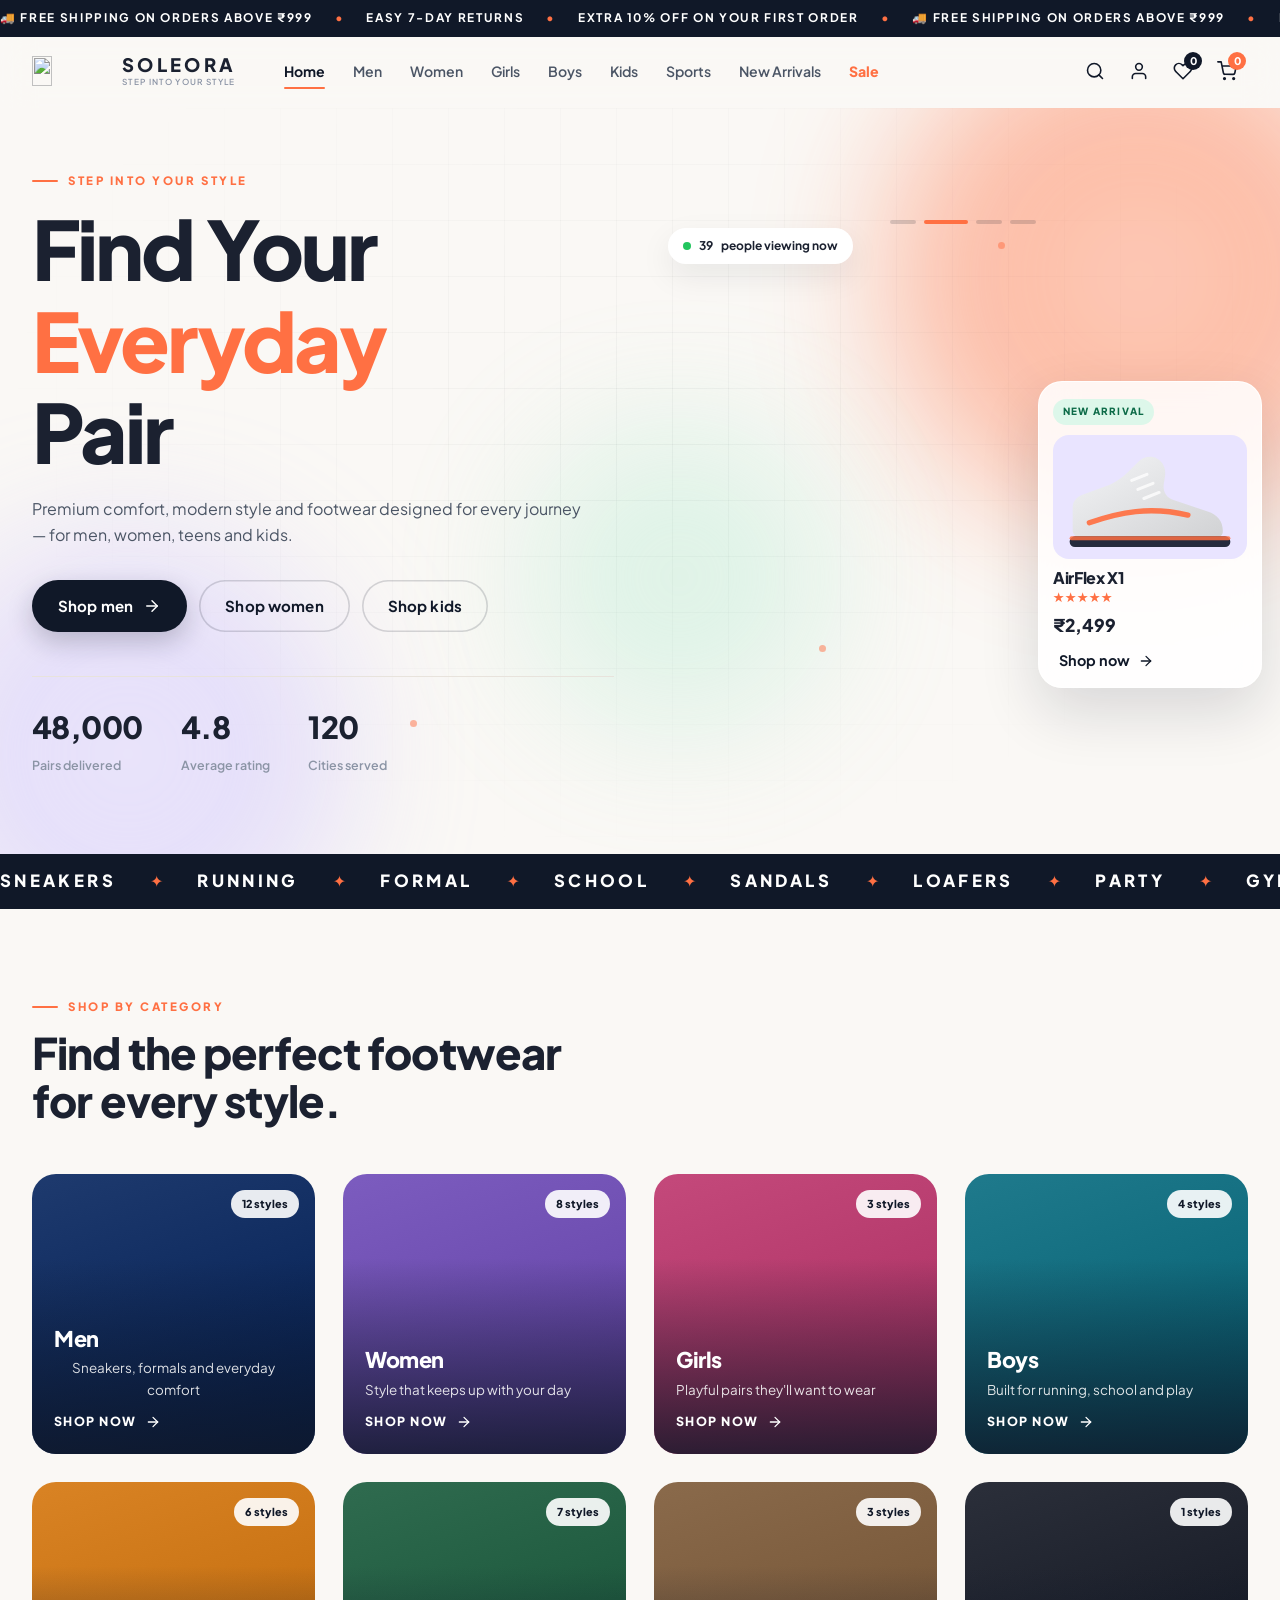
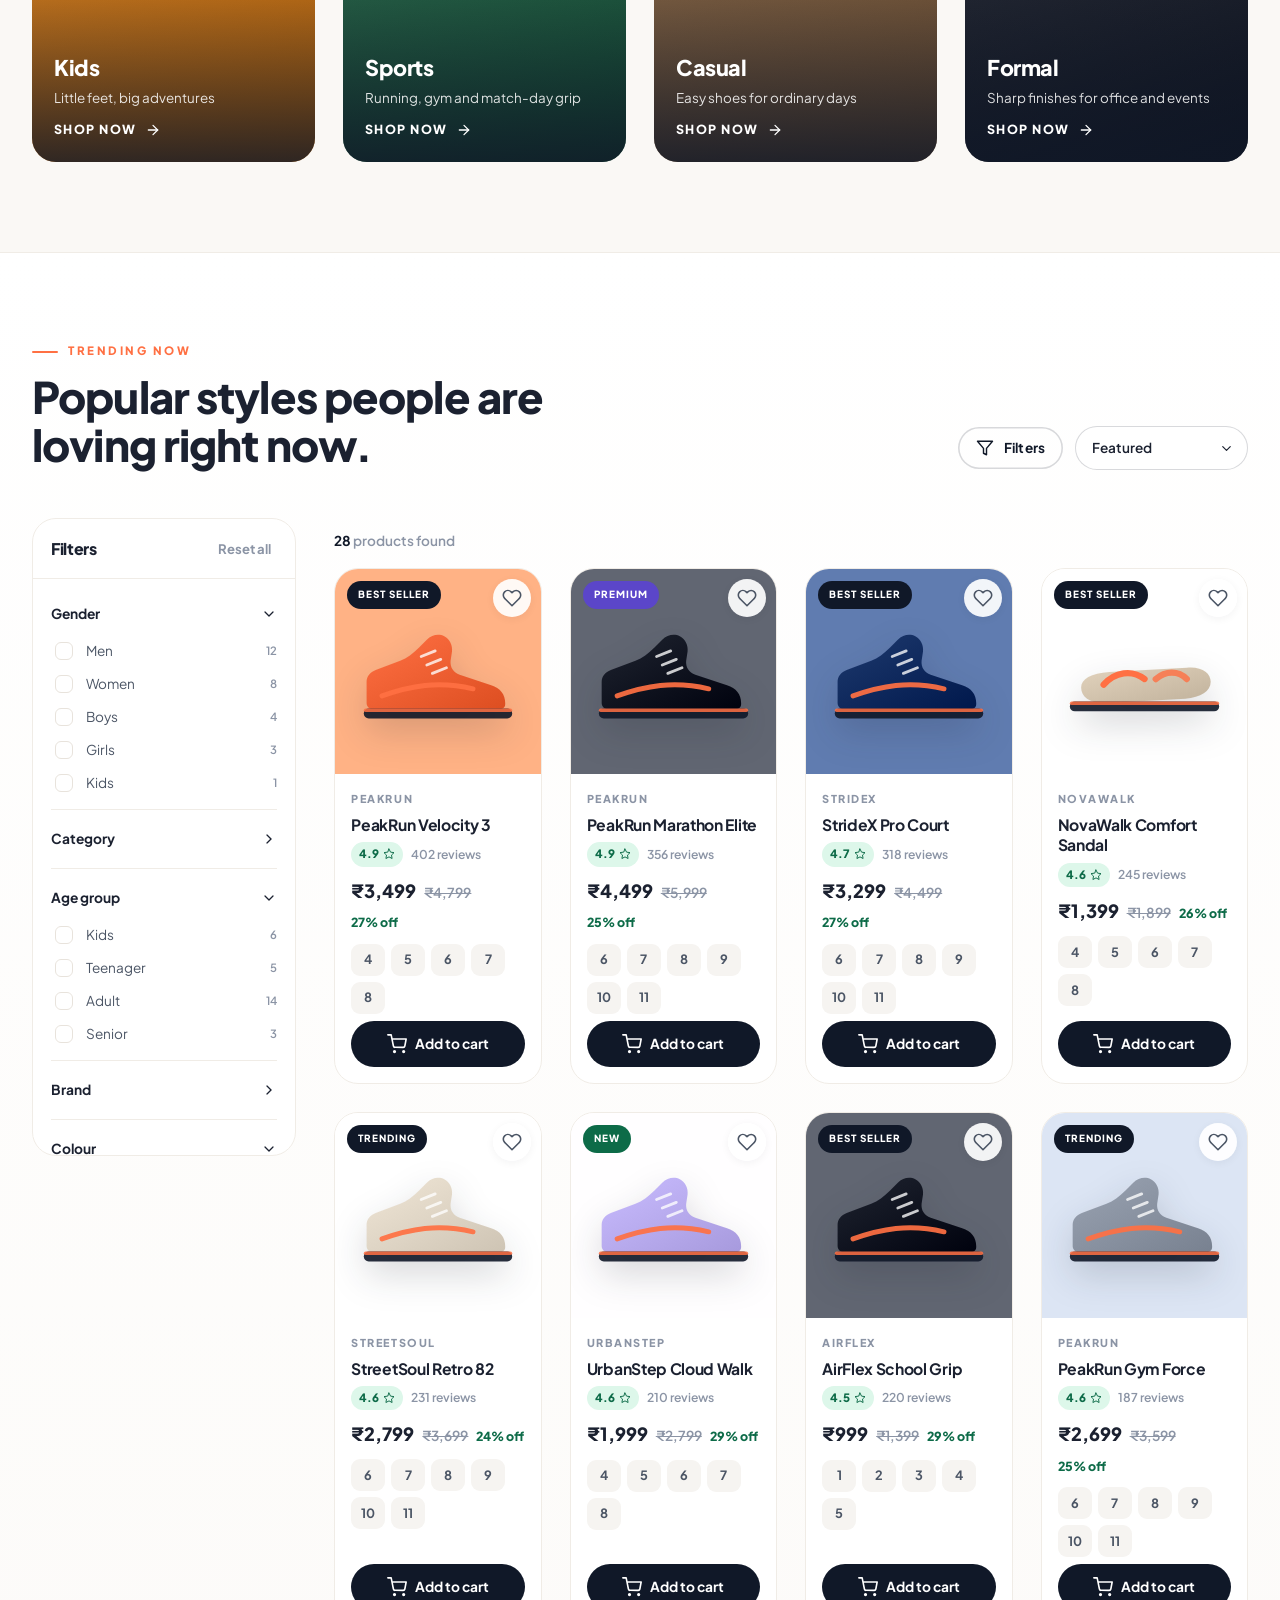
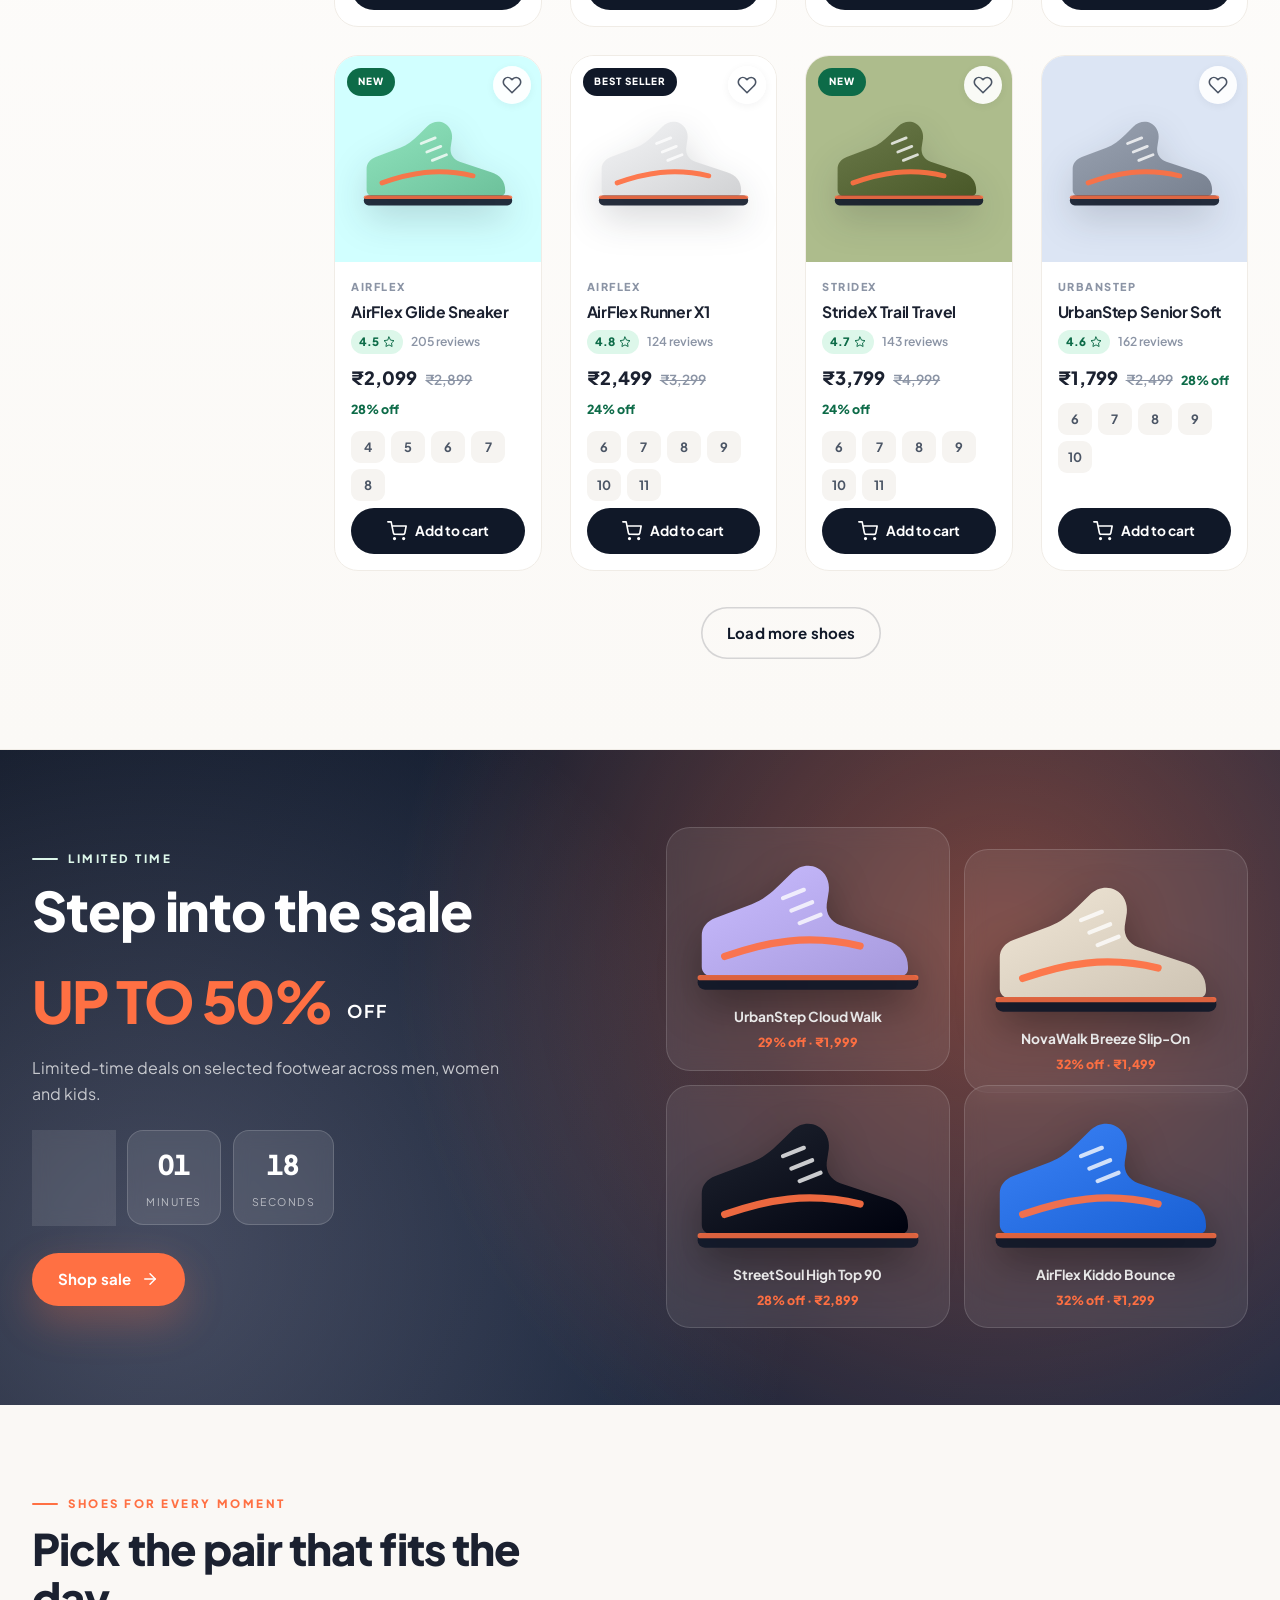
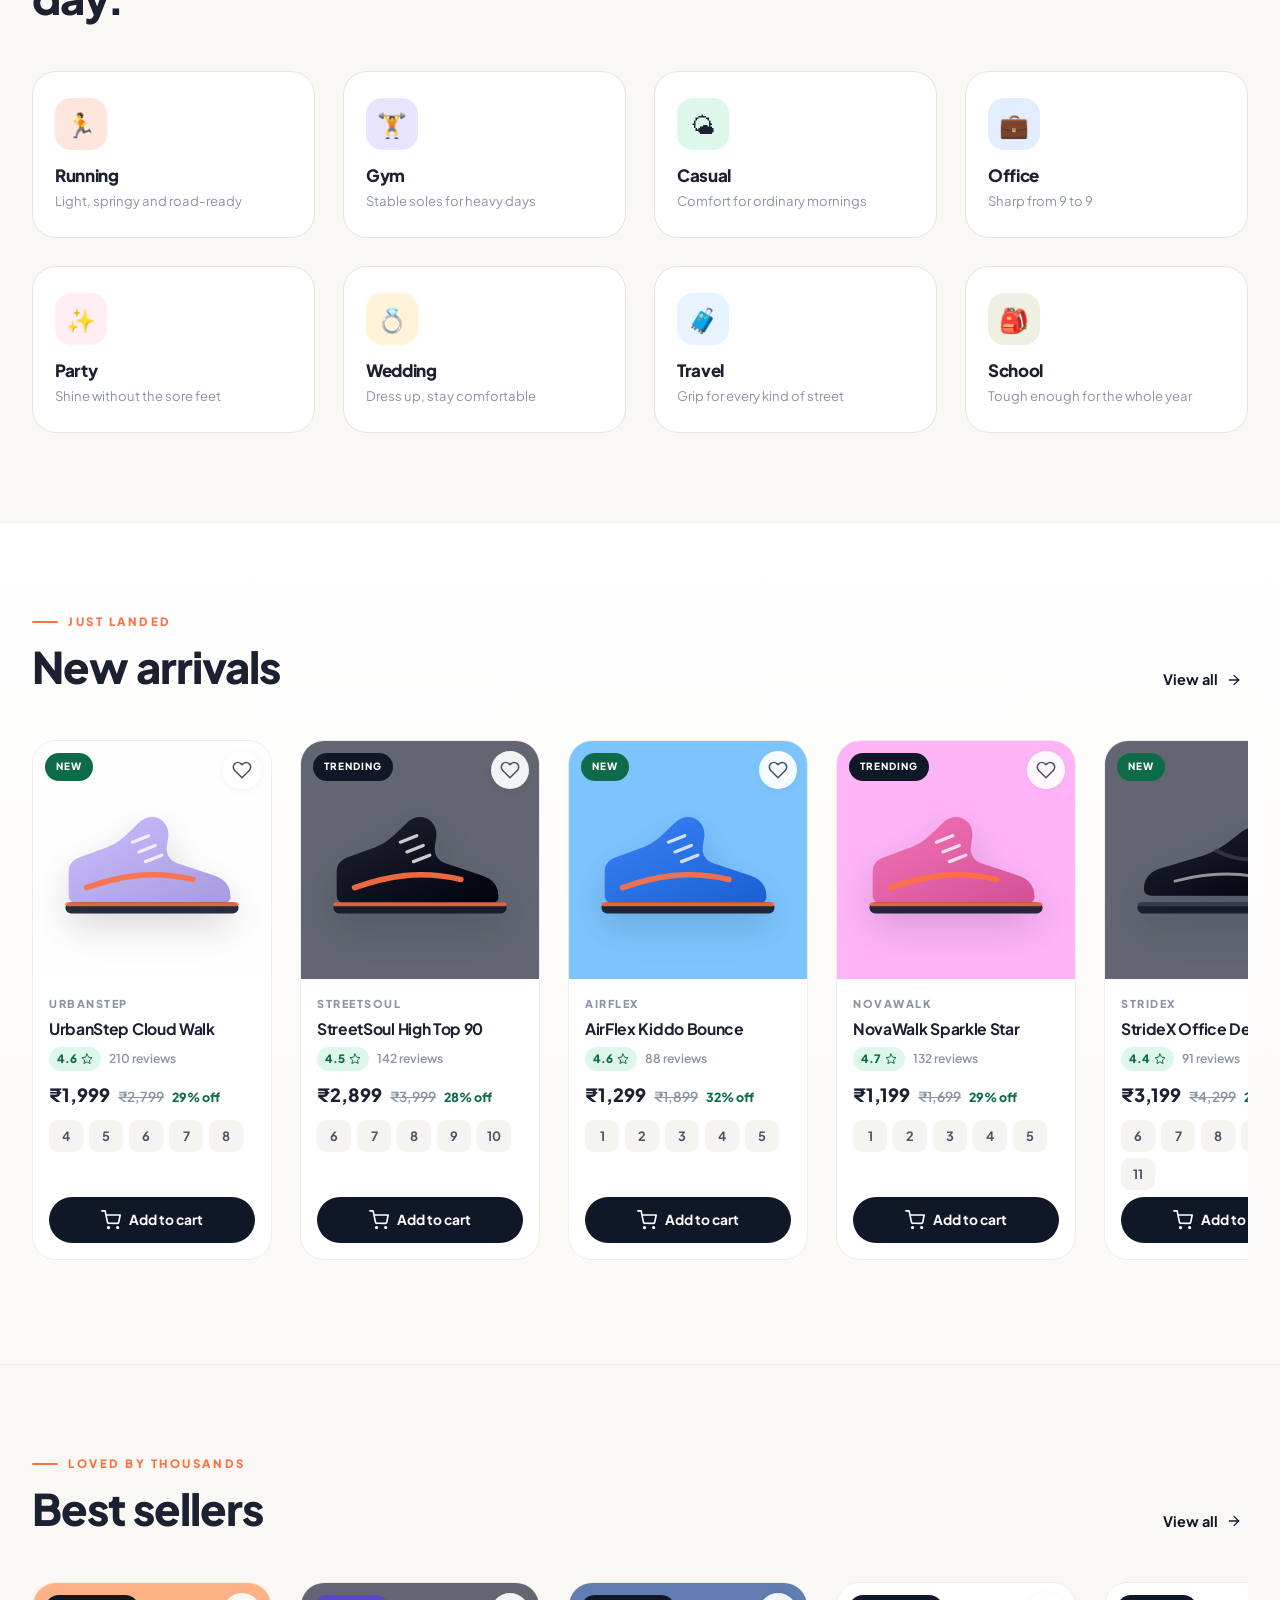
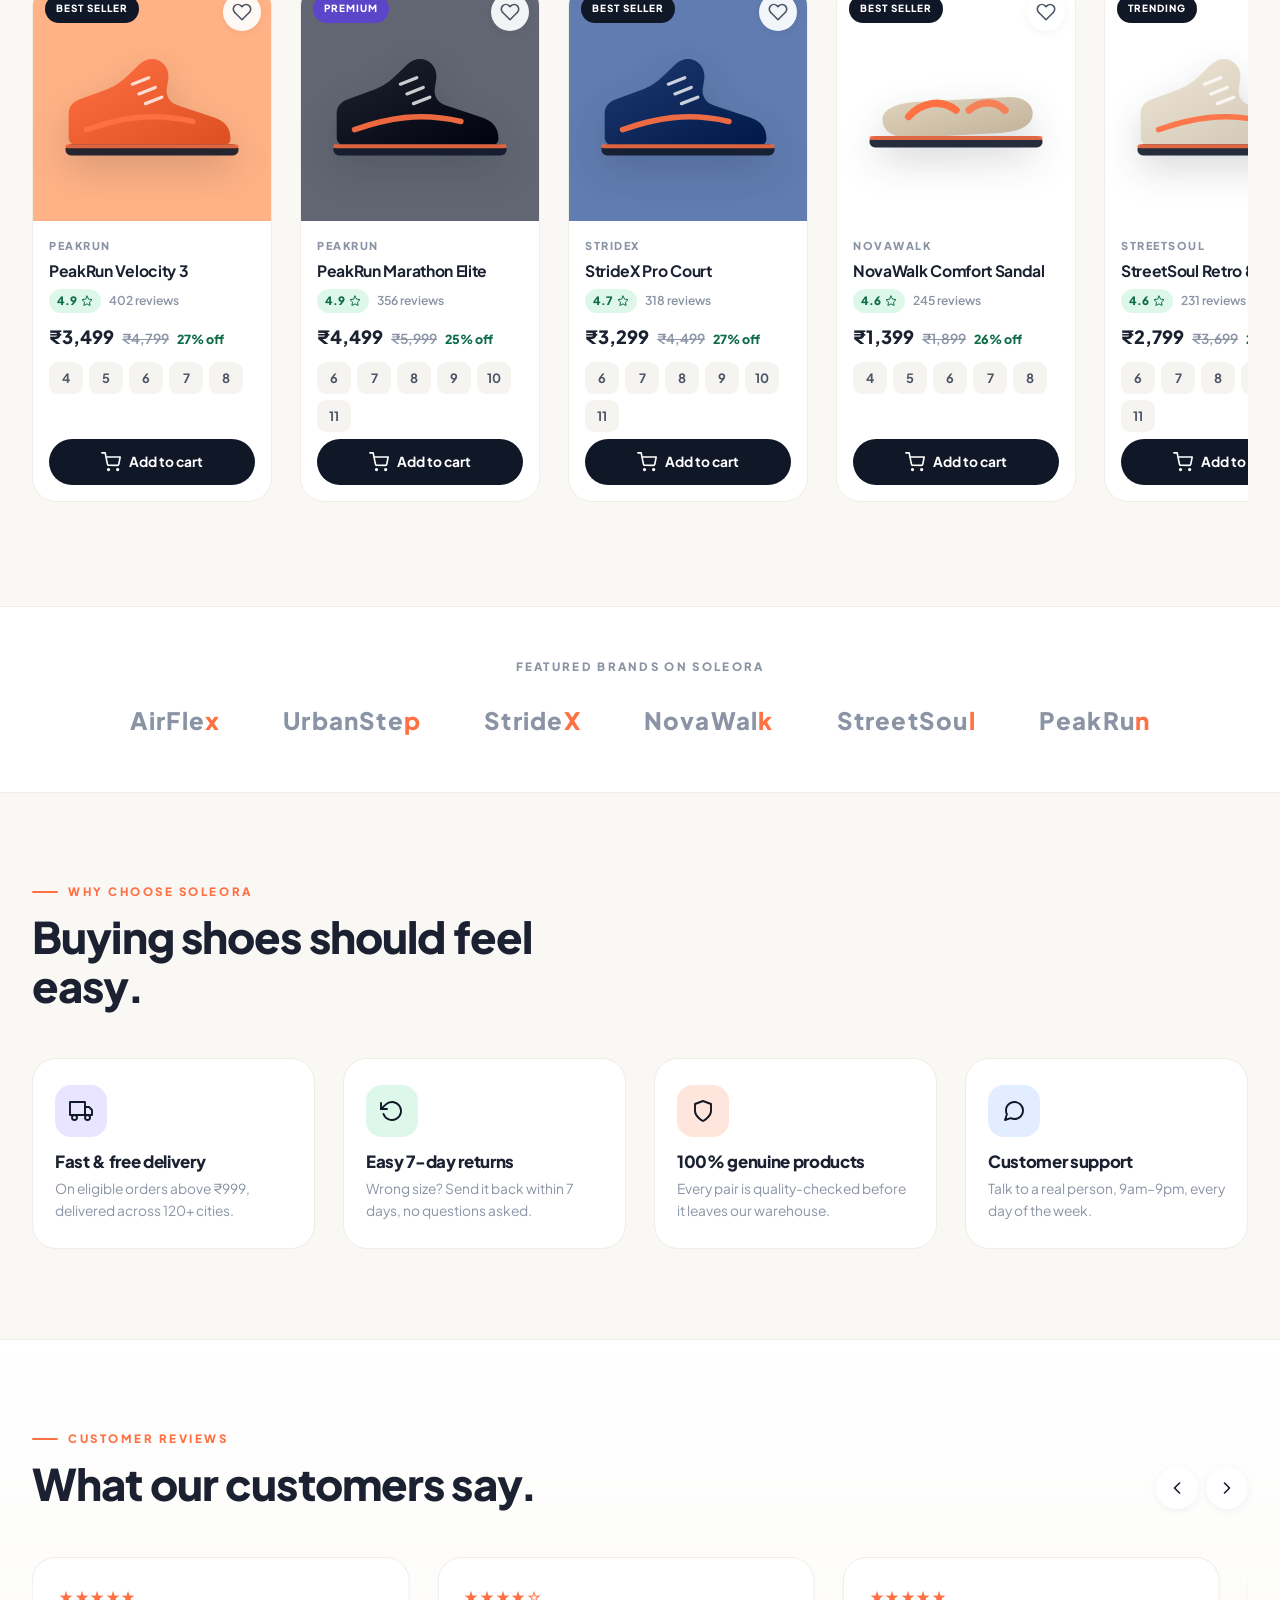
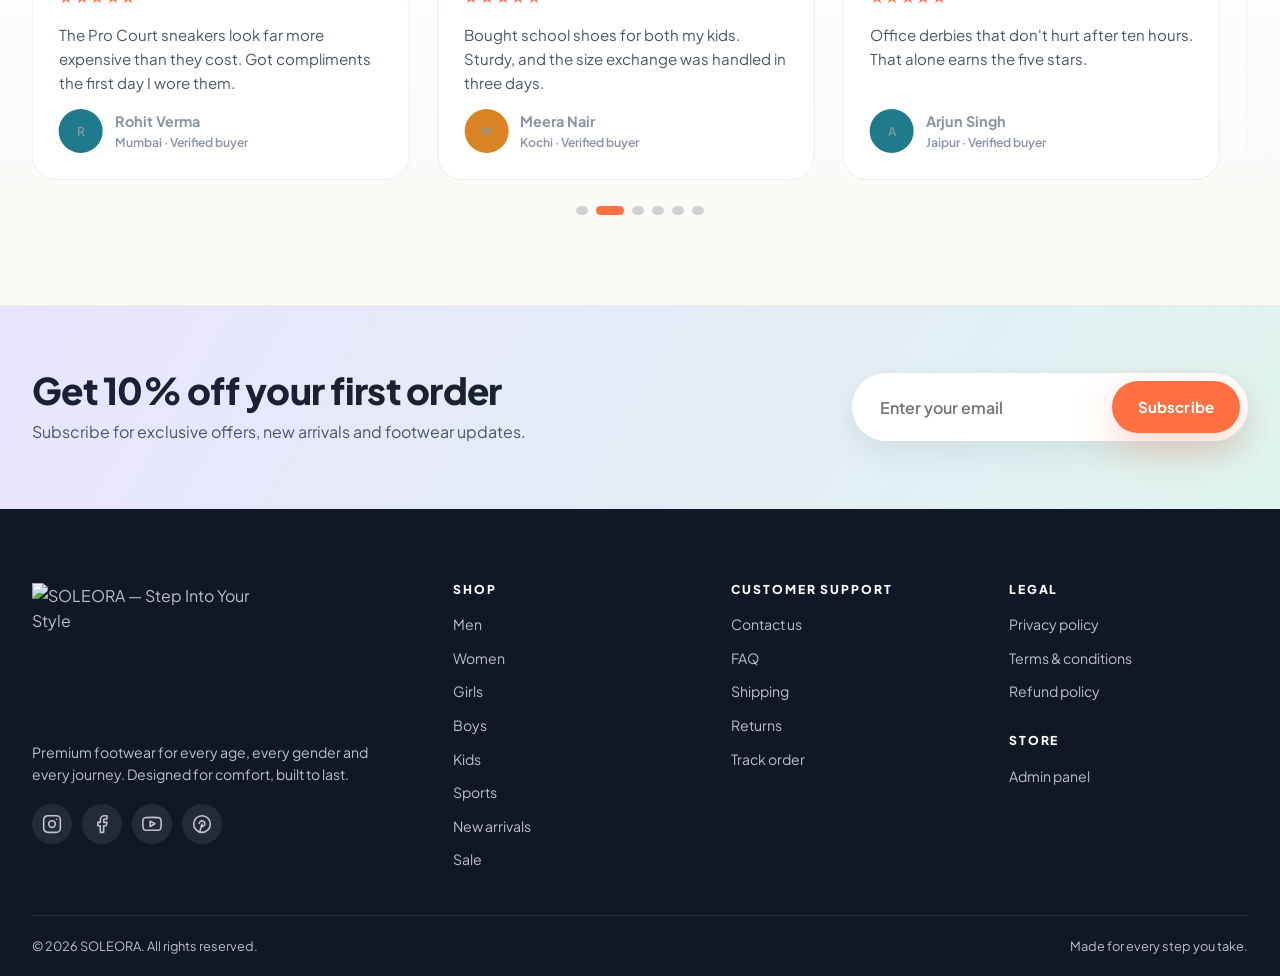
==== commit 22ef24bf: "Add files via upload" ====
--- a/index.html
+++ b/index.html
@@ -9,6 +9,10 @@
 <link rel="preconnect" href="https://fonts.googleapis.com" />
 <link rel="preconnect" href="https://fonts.gstatic.com" crossorigin />
 <link href="https://fonts.googleapis.com/css2?family=Plus+Jakarta+Sans:wght@400;500;600;700;800&display=swap" rel="stylesheet" />
+<link rel="icon" type="image/png" href="assets/favicon.png" />
+<link rel="apple-touch-icon" href="assets/favicon.png" />
+<meta property="og:title" content="SOLEORA — Step Into Your Style" />
+<meta property="og:image" content="assets/logo.png" />
 <link rel="stylesheet" href="style.css" />
 </head>
 <body>
@@ -93,9 +97,7 @@
     </button>
 
     <a href="#top" class="logo" aria-label="SOLEORA home">
-      <span class="logo__mark" aria-hidden="true">
-        <svg viewBox="0 0 44 44"><path d="M6 29c0-3 2-5 5-6l9-3c3-1 5-3 7-6 2-2 4-3 6-2s3 3 3 6c0 2 1 4 3 5 3 1 4 3 4 6 0 3-2 5-5 5H11c-3 0-5-2-5-5z"/><path class="logo__sole" d="M6 31h32"/></svg>
-      </span>
+      <img class="logo__img" src="assets/logo-mark.png" alt="" width="1907" height="723" />
       <span class="logo__text">SOLEORA<em>Step Into Your Style</em></span>
     </a>
 
@@ -131,7 +133,7 @@
 <div class="scrim" id="scrim" hidden></div>
 <aside class="drawer drawer--left" id="mobileMenu" role="dialog" aria-modal="true" aria-label="Menu" hidden>
   <div class="drawer__head">
-    <span class="drawer__title">Menu</span>
+    <img class="drawer__logo" src="assets/logo-mark.png" alt="SOLEORA" width="1907" height="723" />
     <button class="icon-btn" data-close="mobileMenu" aria-label="Close menu"><svg class="ico"><use href="#s-close"/></svg></button>
   </div>
   <nav class="mnav" aria-label="Mobile">
@@ -422,10 +424,7 @@
 <footer class="footer">
   <div class="container footer__grid">
     <div class="footer__brand">
-      <span class="logo logo--footer">
-        <span class="logo__mark" aria-hidden="true"><svg viewBox="0 0 44 44"><path d="M6 29c0-3 2-5 5-6l9-3c3-1 5-3 7-6 2-2 4-3 6-2s3 3 3 6c0 2 1 4 3 5 3 1 4 3 4 6 0 3-2 5-5 5H11c-3 0-5-2-5-5z"/><path class="logo__sole" d="M6 31h32"/></svg></span>
-        <span class="logo__text">SOLEORA<em>Step Into Your Style</em></span>
-      </span>
+      <img class="footer__logo" src="assets/logo-light.png" alt="SOLEORA — Step Into Your Style" width="1200" height="672" />
       <p class="footer__about">Premium footwear for every age, every gender and every journey. Designed for comfort, built to last.</p>
       <div class="socials">
         <a href="#" aria-label="Instagram"><svg class="ico"><use href="#s-instagram"/></svg></a>
--- a/style.css
+++ b/style.css
@@ -133,6 +133,10 @@
 .logo__mark{width:38px;height:38px;display:grid;place-items:center;border-radius:12px;background:var(--navy);color:var(--mint);flex:none;box-shadow:0 8px 18px rgba(16,24,40,.22)}
 .logo__mark svg{width:26px;height:26px;fill:none;stroke:currentColor;stroke-width:2.2;stroke-linejoin:round}
 .logo__sole{stroke:var(--coral);stroke-width:3}
+.logo__img{height:30px;width:auto;flex:none;transition:transform .35s var(--ease)}
+.logo:hover .logo__img{transform:translateY(-2px) rotate(-3deg)}
+.footer__logo{width:min(250px,72%);height:auto;margin-bottom:4px}
+.drawer__logo{height:26px;width:auto}
 .logo__text{font-weight:800;font-size:1.16rem;letter-spacing:.18em;line-height:1;display:flex;flex-direction:column;gap:3px}
 .logo__text em{font-style:normal;font-size:.52rem;letter-spacing:.16em;color:var(--ink-3);font-weight:600;text-transform:uppercase}
 
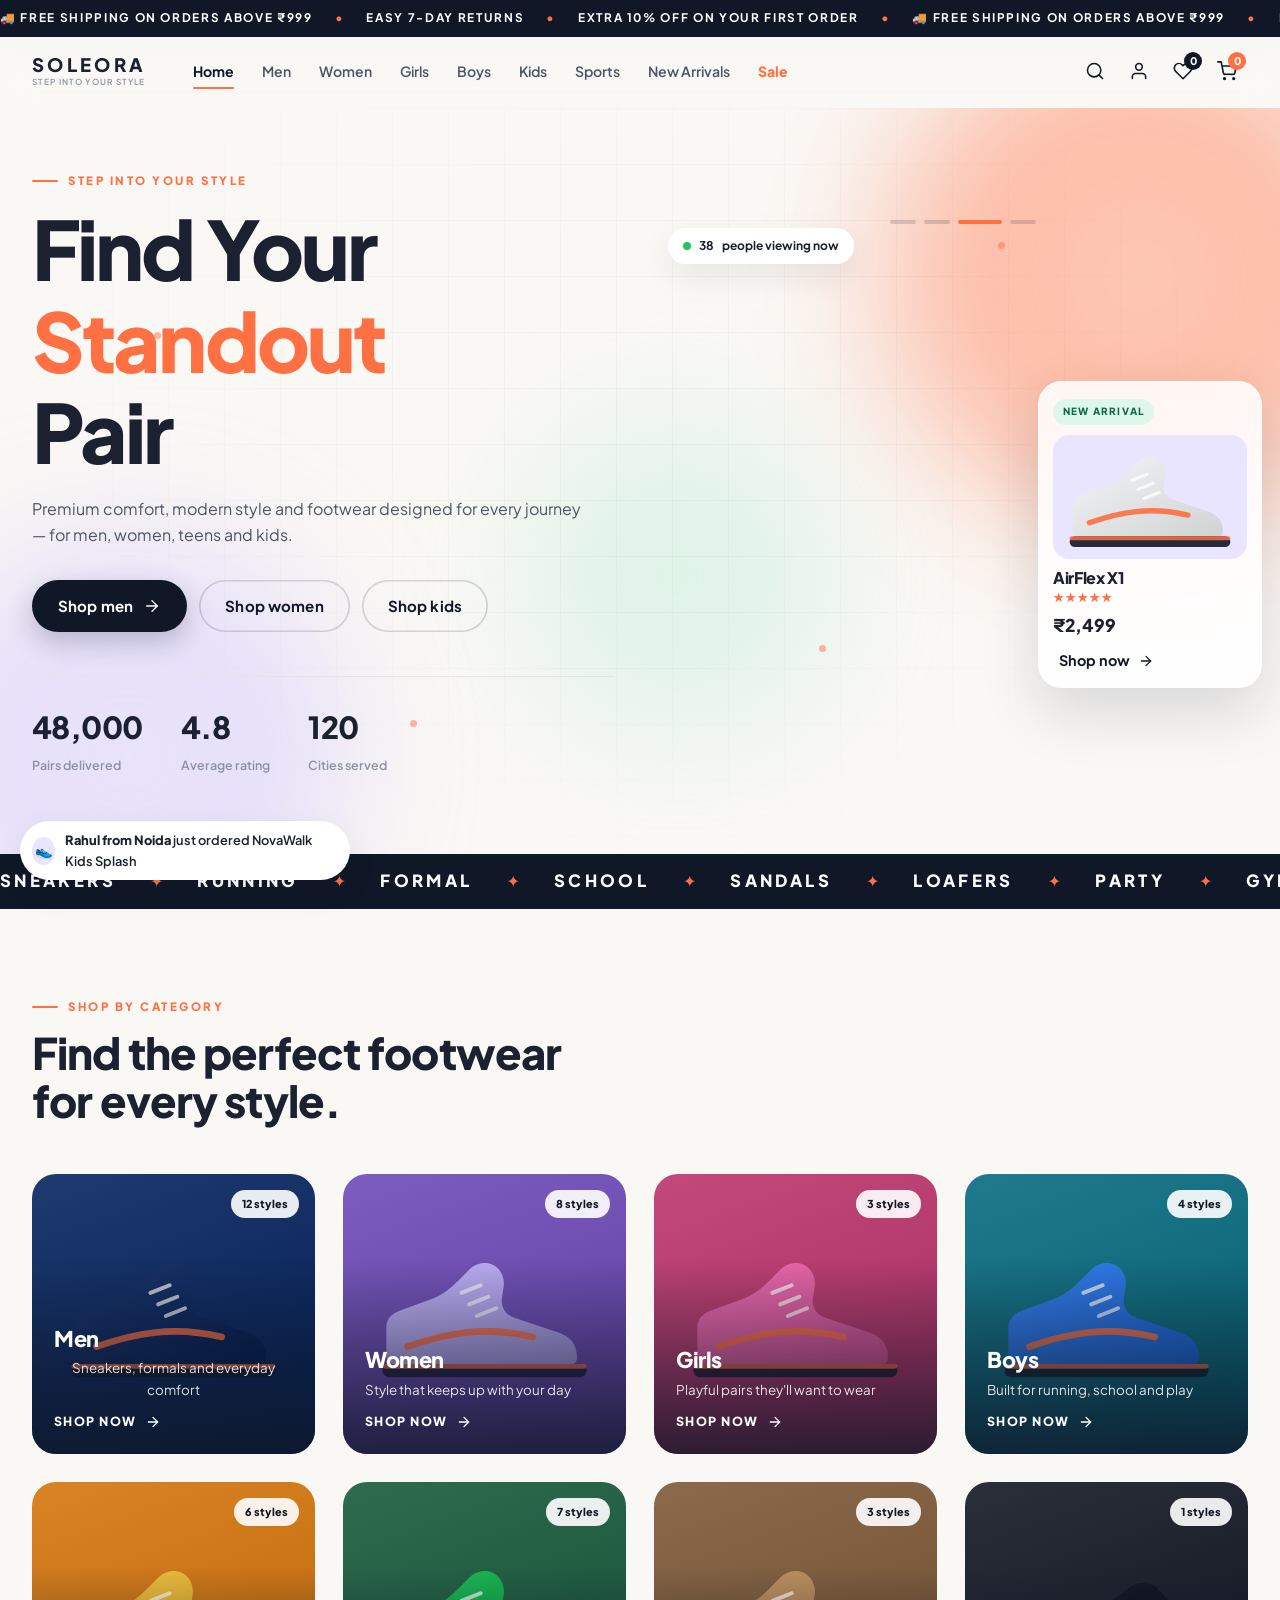
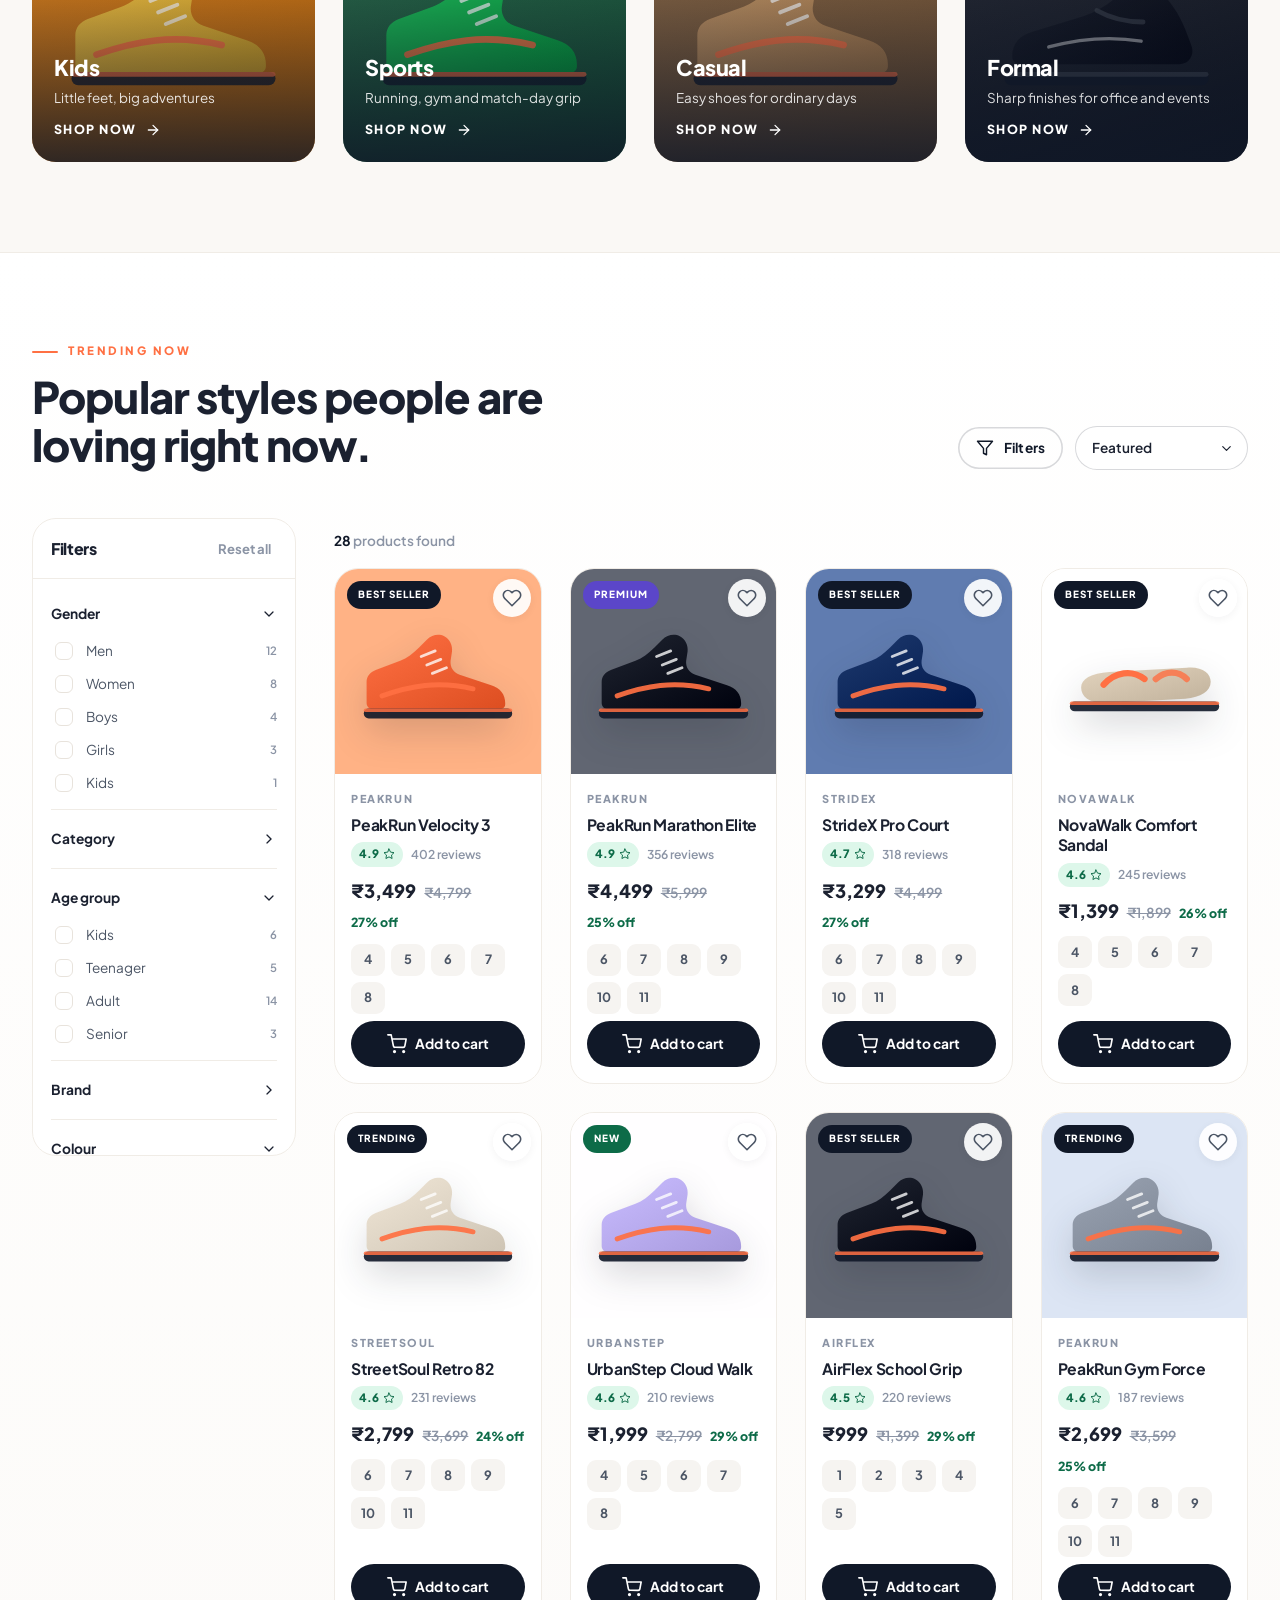
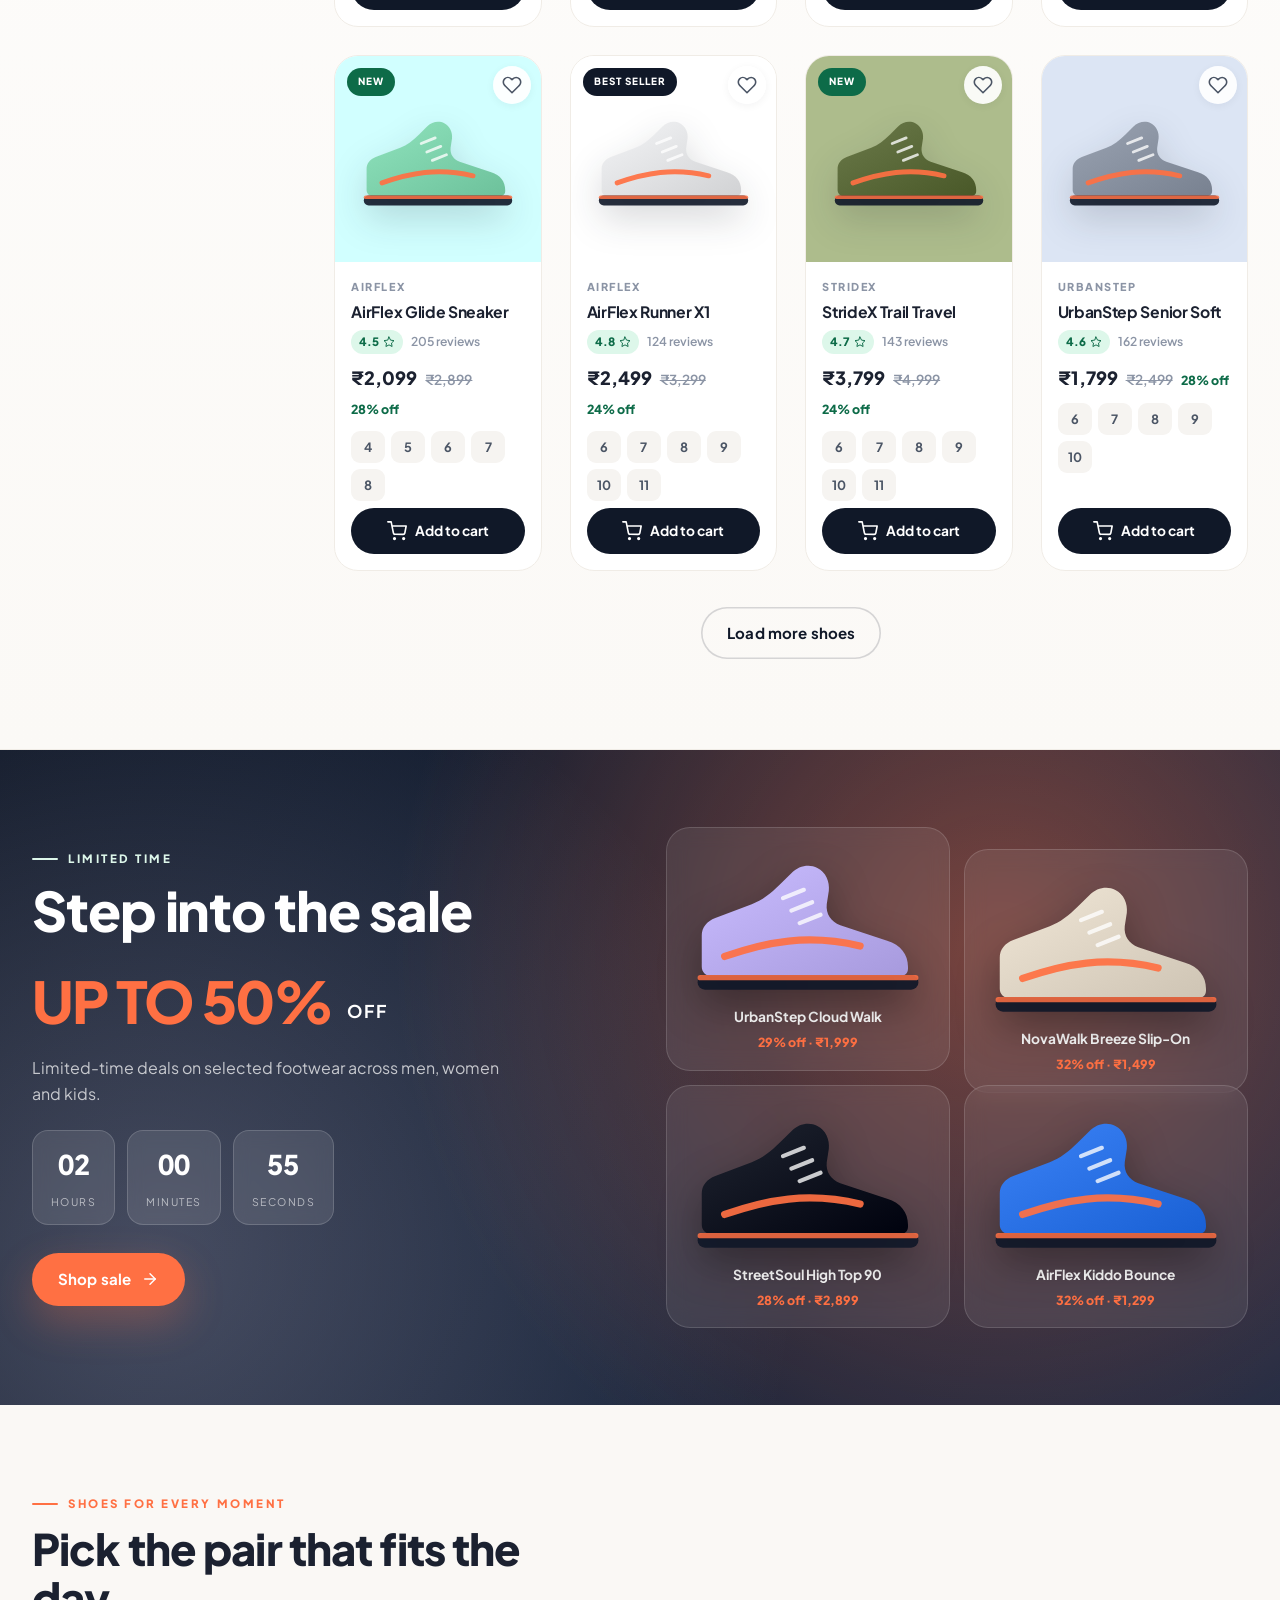
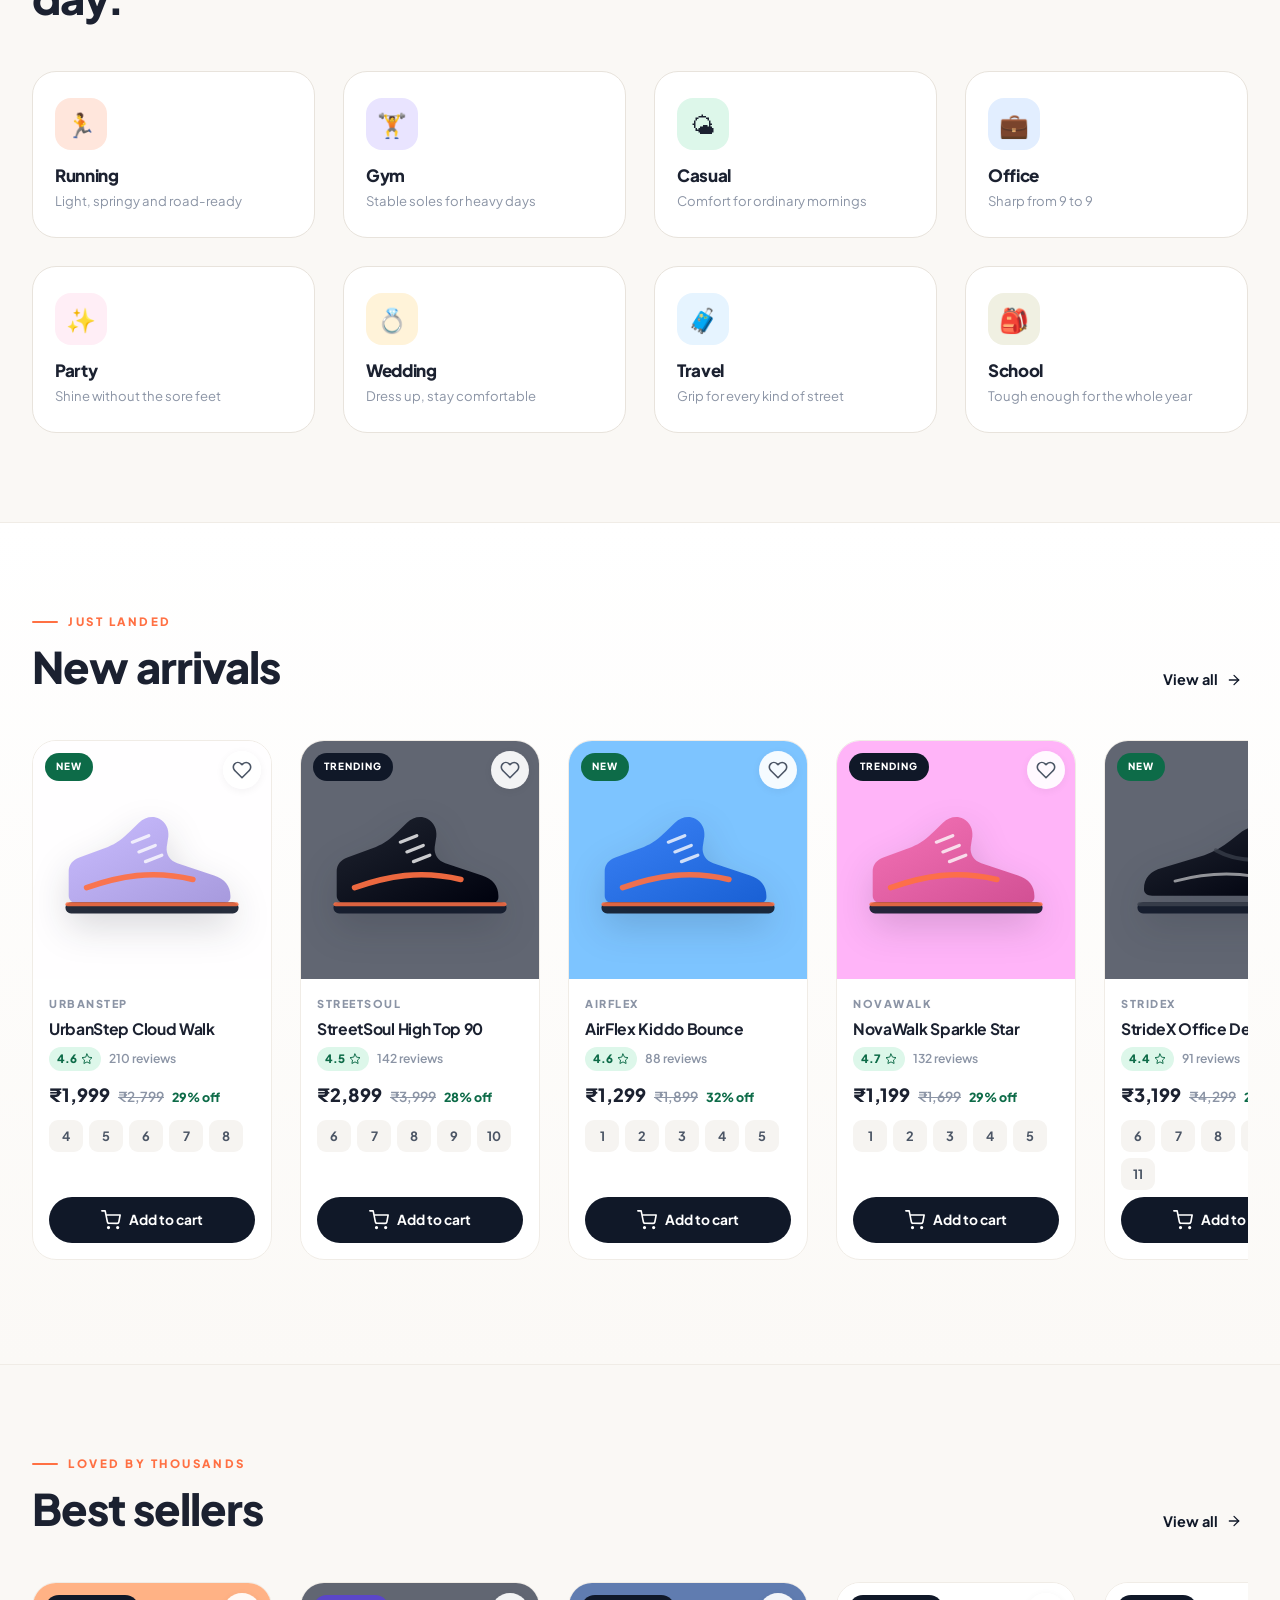
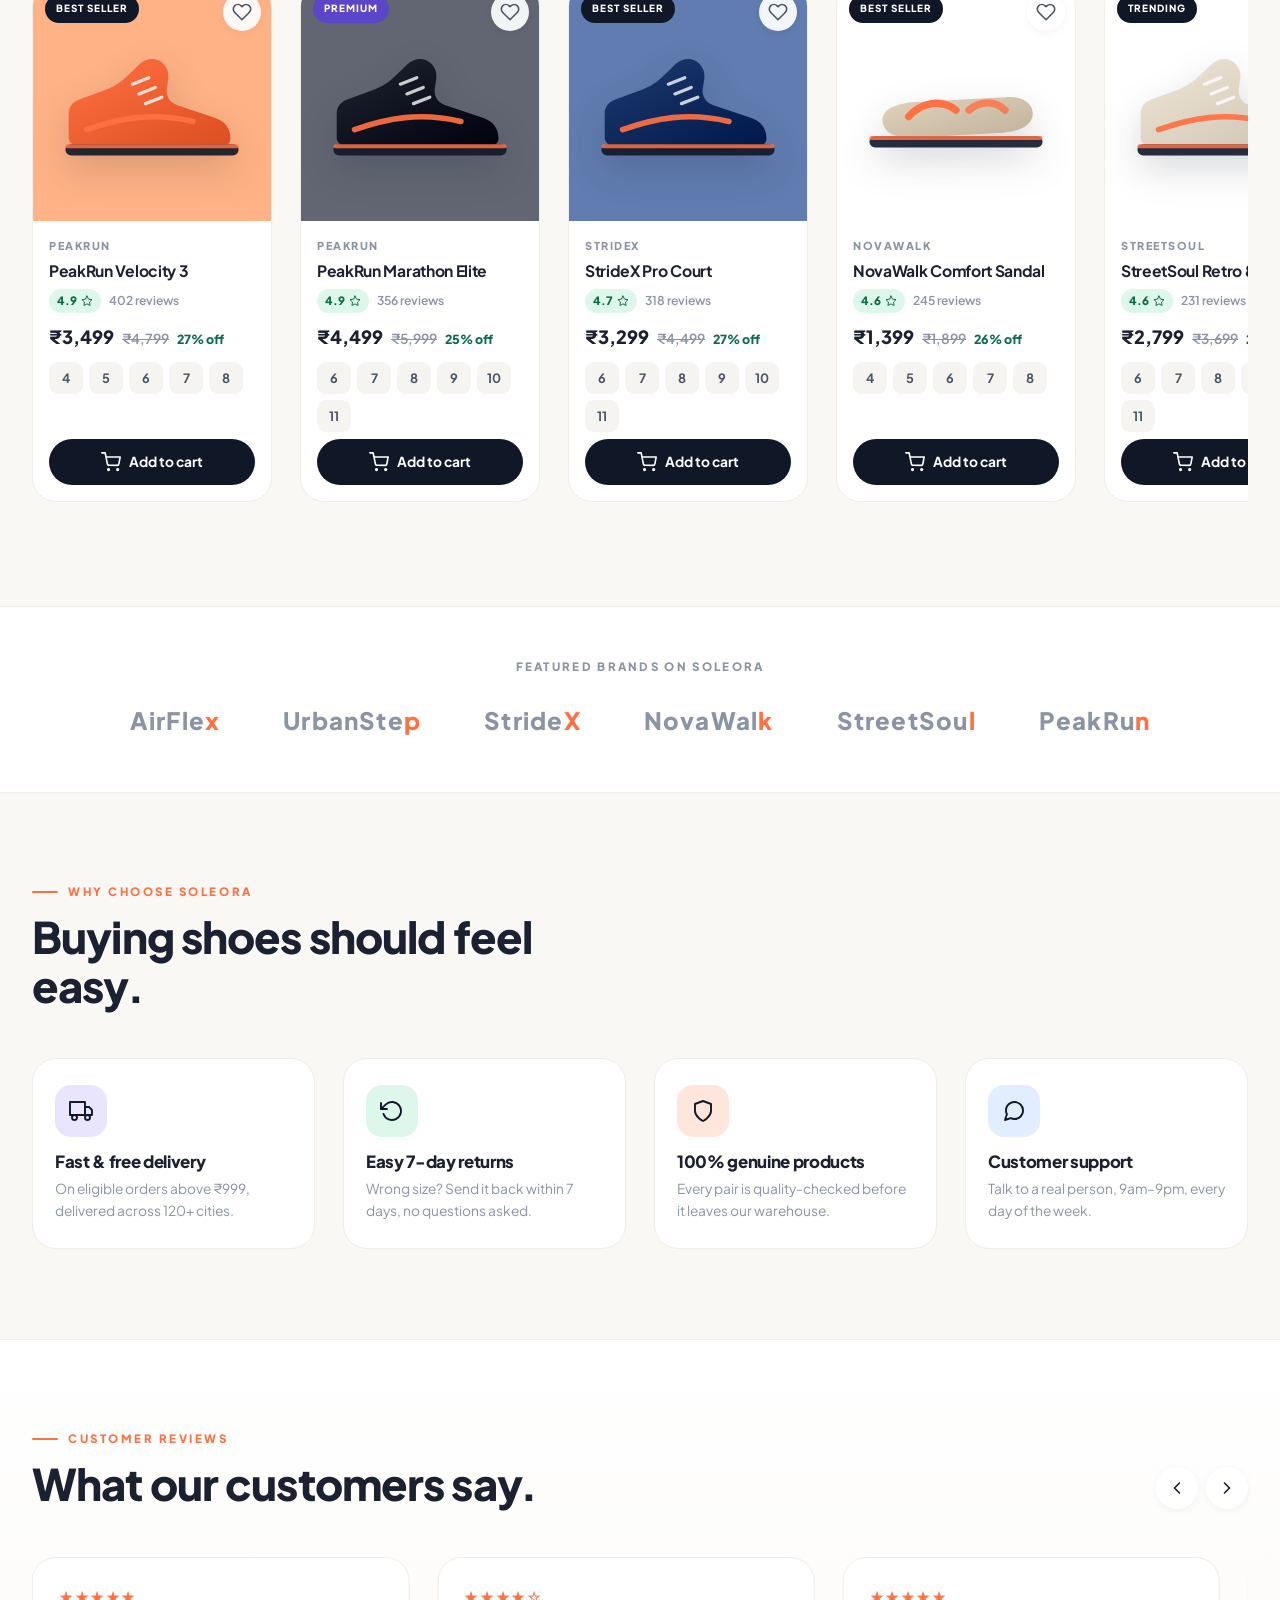
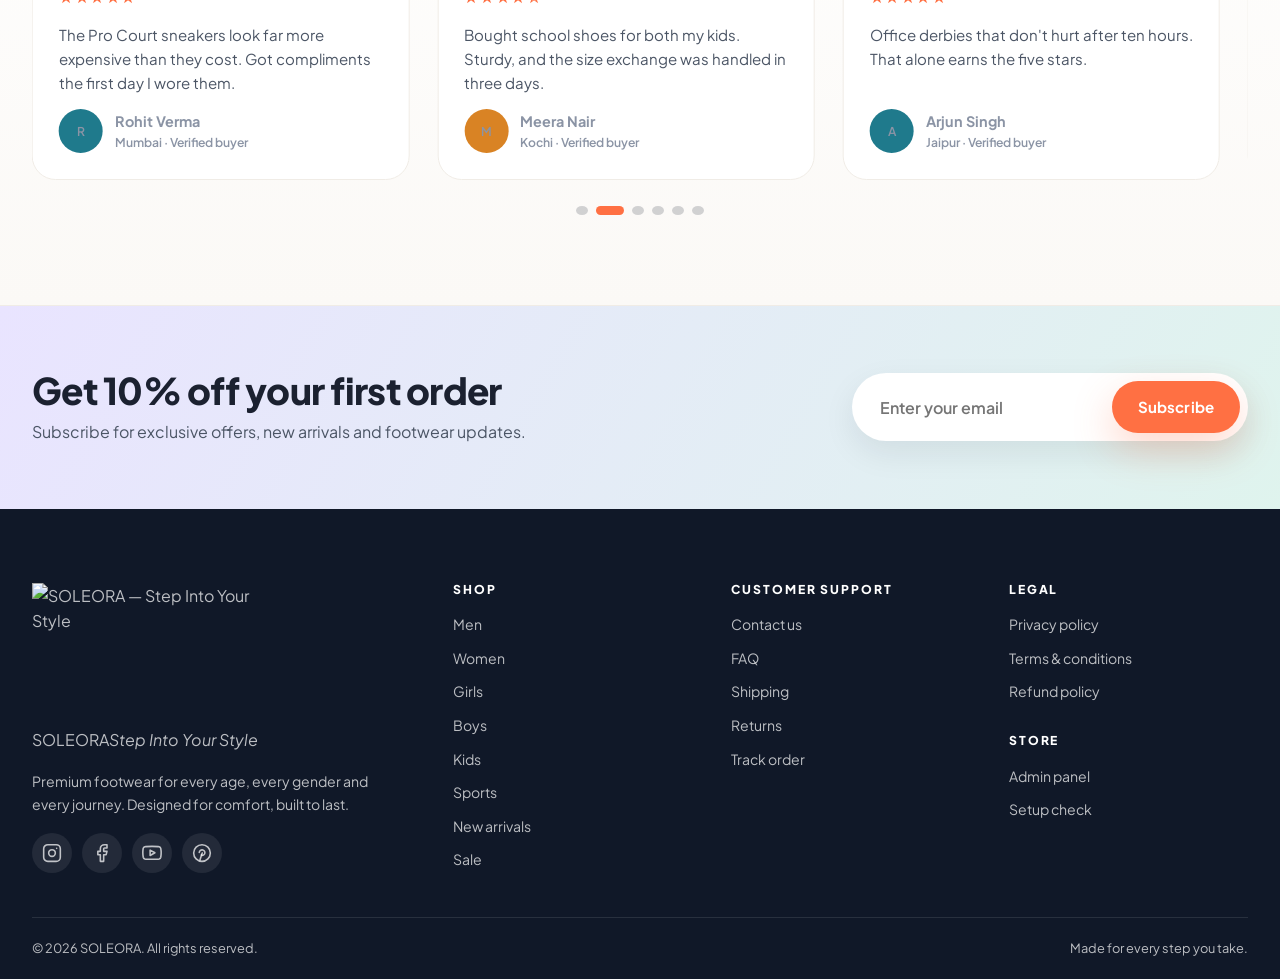
==== commit 03fd1e2a: "Add files via upload" ====
--- a/index.html
+++ b/index.html
@@ -97,7 +97,7 @@
     </button>
 
     <a href="#top" class="logo" aria-label="SOLEORA home">
-      <img class="logo__img" src="assets/logo-mark.png" alt="" width="1907" height="723" />
+      <img class="logo__img" src="assets/logo-mark.png" alt="" width="1907" height="723" onerror="this.hidden=true" />
       <span class="logo__text">SOLEORA<em>Step Into Your Style</em></span>
     </a>
 
@@ -133,7 +133,8 @@
 <div class="scrim" id="scrim" hidden></div>
 <aside class="drawer drawer--left" id="mobileMenu" role="dialog" aria-modal="true" aria-label="Menu" hidden>
   <div class="drawer__head">
-    <img class="drawer__logo" src="assets/logo-mark.png" alt="SOLEORA" width="1907" height="723" />
+    <img class="drawer__logo" src="assets/logo-mark.png" alt="SOLEORA" width="1907" height="723" onerror="this.hidden=true" />
+    <span class="drawer__title">Menu</span>
     <button class="icon-btn" data-close="mobileMenu" aria-label="Close menu"><svg class="ico"><use href="#s-close"/></svg></button>
   </div>
   <nav class="mnav" aria-label="Mobile">
@@ -424,7 +425,10 @@
 <footer class="footer">
   <div class="container footer__grid">
     <div class="footer__brand">
-      <img class="footer__logo" src="assets/logo-light.png" alt="SOLEORA — Step Into Your Style" width="1200" height="672" />
+      <span class="footer__logoWrap">
+        <img class="footer__logo" src="assets/logo-light.png" alt="SOLEORA — Step Into Your Style" width="1200" height="672" onerror="this.closest('.footer__logoWrap').classList.add('no-img')" />
+        <span class="footer__logoText">SOLEORA<em>Step Into Your Style</em></span>
+      </span>
       <p class="footer__about">Premium footwear for every age, every gender and every journey. Designed for comfort, built to last.</p>
       <div class="socials">
         <a href="#" aria-label="Instagram"><svg class="ico"><use href="#s-instagram"/></svg></a>
@@ -447,7 +451,7 @@
       <h4>Legal</h4>
       <a href="#">Privacy policy</a><a href="#">Terms &amp; conditions</a><a href="#">Refund policy</a>
       <h4 class="footer__col-gap">Store</h4>
-      <a href="admin.html">Admin panel</a>
+      <a href="admin.html">Admin panel</a><a href="setup.html">Setup check</a>
     </div>
   </div>
   <div class="container footer__bottom">
